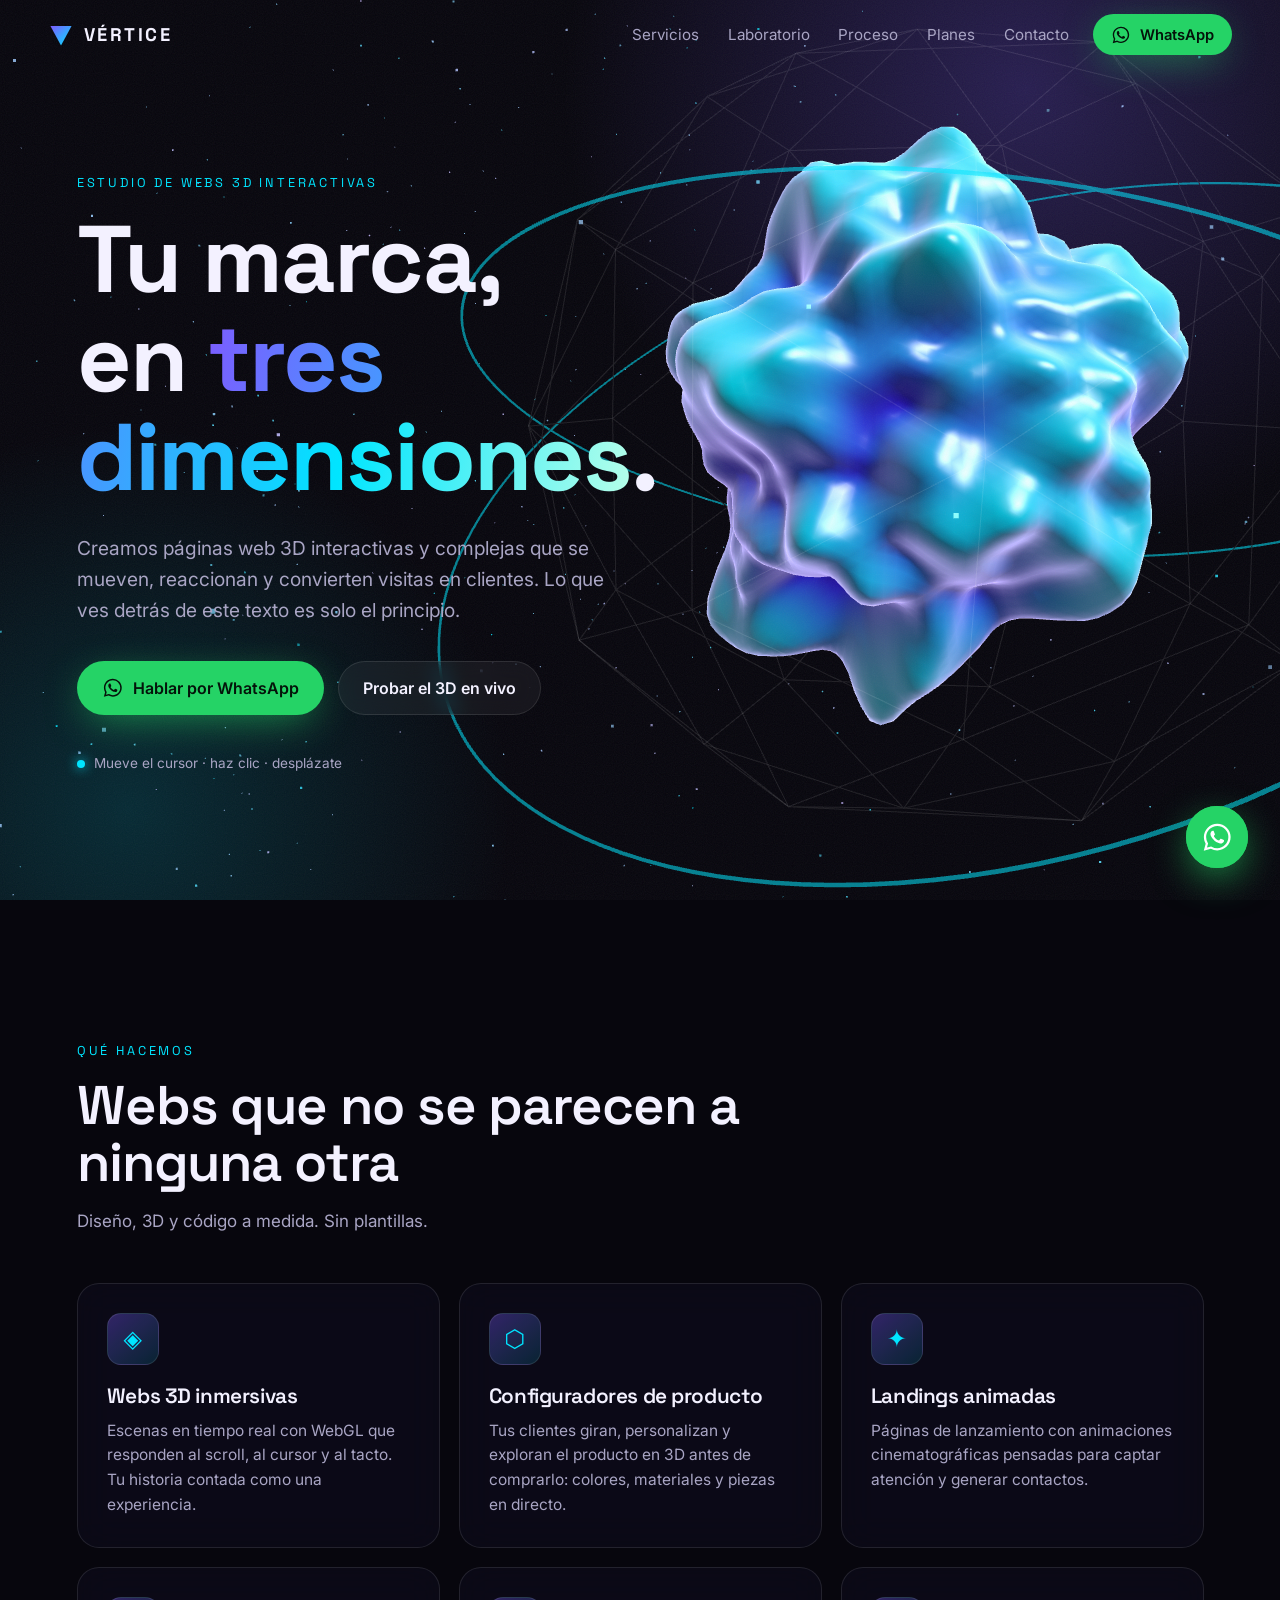
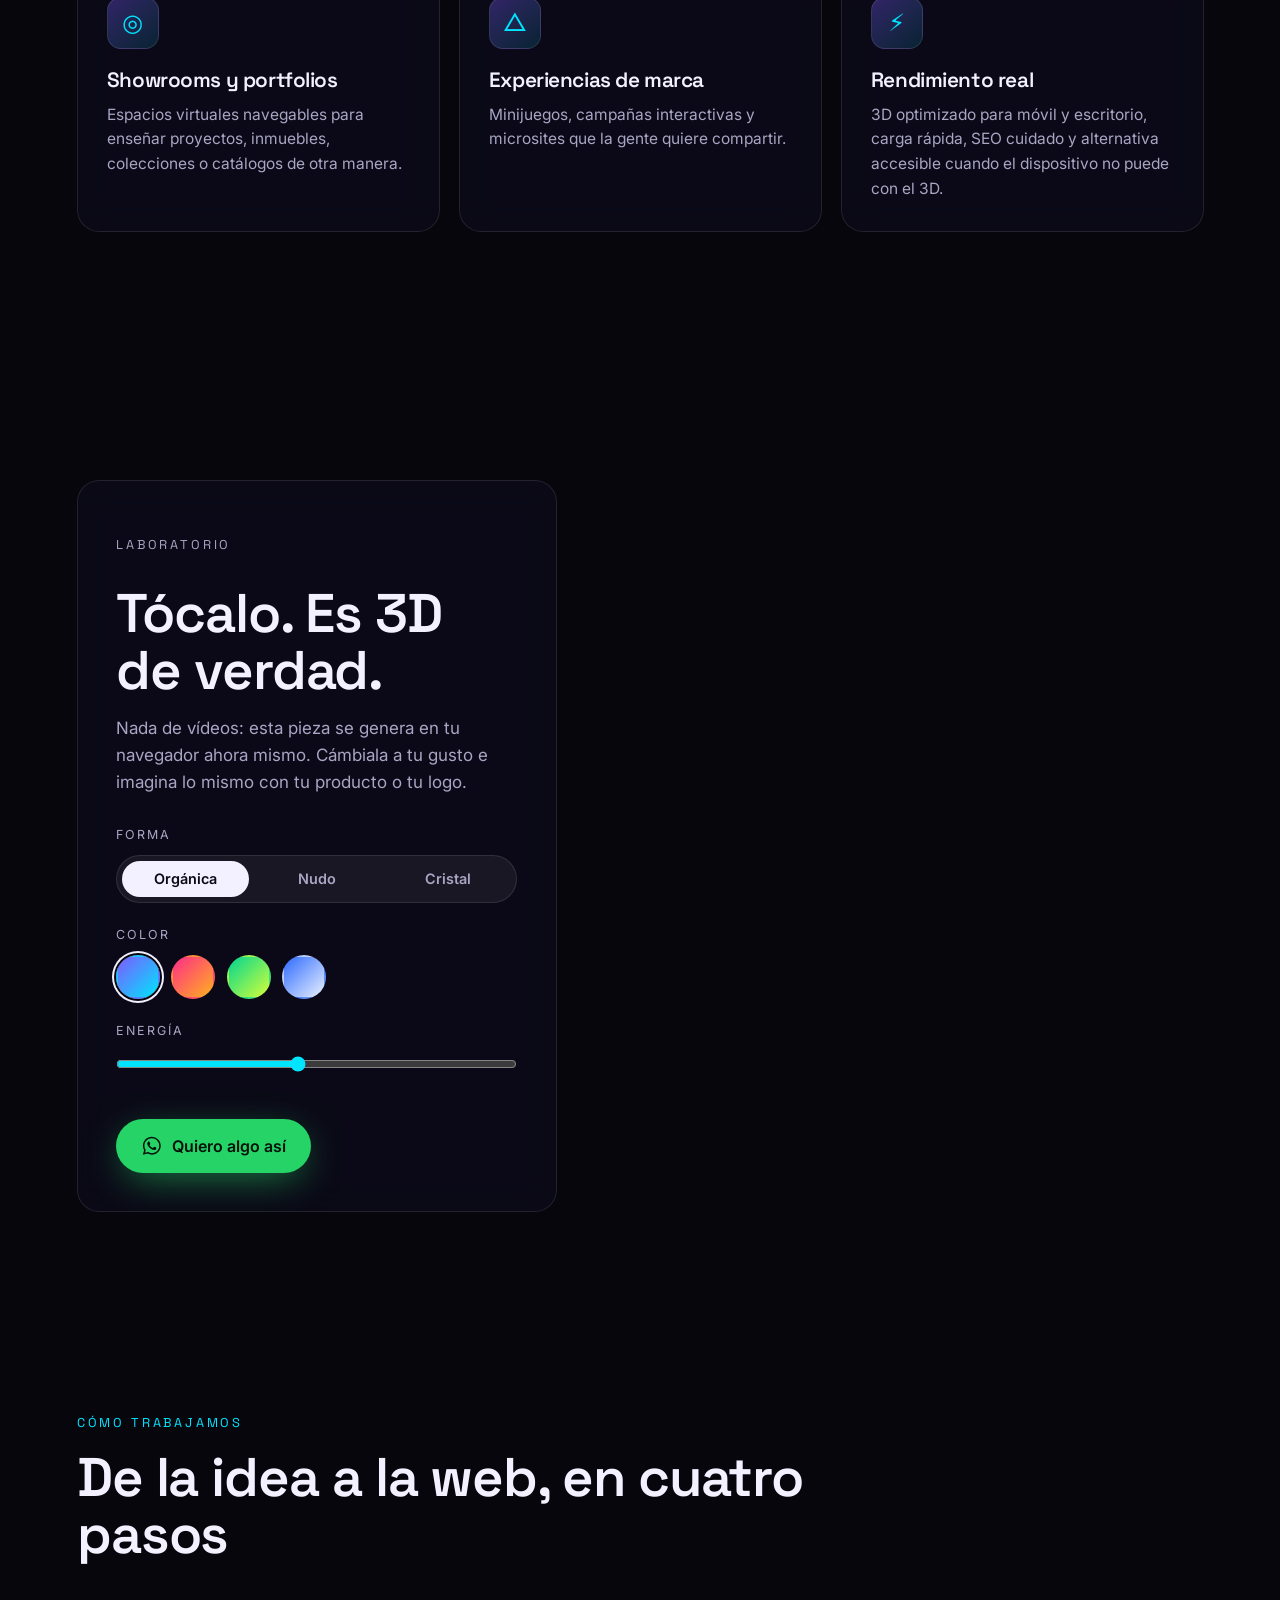
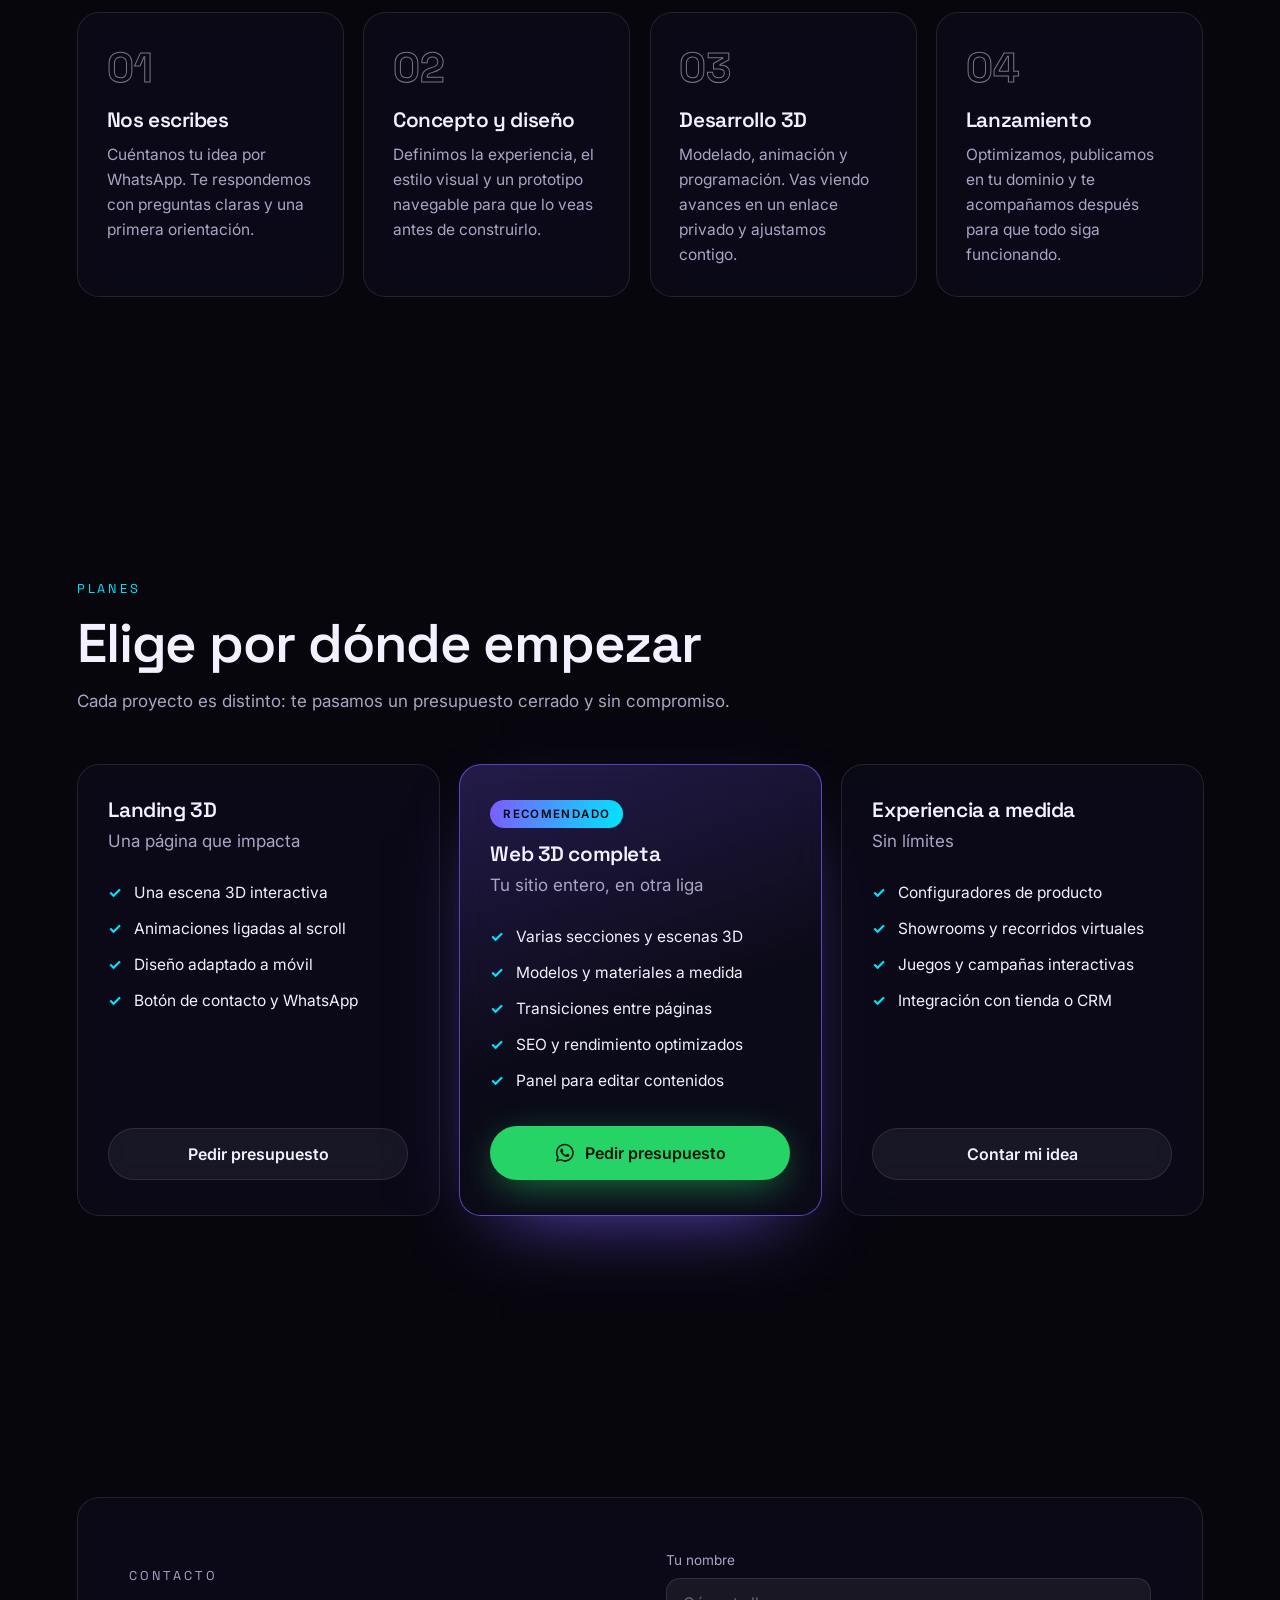
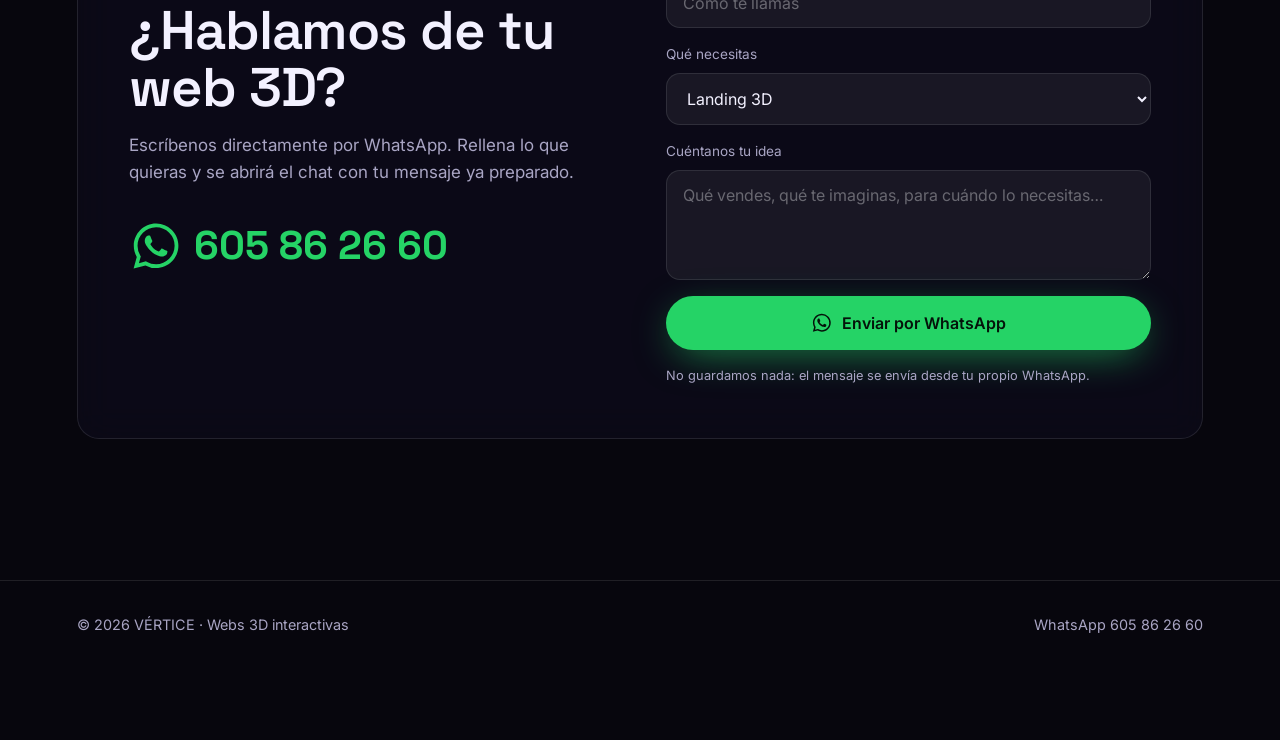
==== index.html @ c04f6713 "Add interactive 3D landing page with WhatsApp contact Static site for a 3D web studio brand: Three.j" ====
<!DOCTYPE html>
<html lang="es">
<head>
  <meta charset="utf-8">
  <meta name="viewport" content="width=device-width, initial-scale=1">
  <title>VÉRTICE — Páginas web 3D interactivas</title>
  <meta name="description" content="Diseñamos y desarrollamos páginas web 3D interactivas y complejas: experiencias inmersivas, configuradores de producto y landings animadas. Escríbenos por WhatsApp al 605 86 26 60.">
  <meta name="theme-color" content="#07060d">
  <meta property="og:title" content="VÉRTICE — Páginas web 3D interactivas">
  <meta property="og:description" content="Webs 3D que se mueven, reaccionan y venden. Pide tu presupuesto por WhatsApp.">
  <meta property="og:type" content="website">
  <link rel="icon" href="data:image/svg+xml,%3Csvg xmlns='http://www.w3.org/2000/svg' viewBox='0 0 64 64'%3E%3Cdefs%3E%3ClinearGradient id='g' x1='0' y1='0' x2='1' y2='1'%3E%3Cstop offset='0' stop-color='%237c5cff'/%3E%3Cstop offset='1' stop-color='%2300e5ff'/%3E%3C/linearGradient%3E%3C/defs%3E%3Cpath d='M32 58 6 10h52z' fill='url(%23g)'/%3E%3C/svg%3E">
  <link rel="preconnect" href="https://fonts.googleapis.com">
  <link rel="preconnect" href="https://fonts.gstatic.com" crossorigin>
  <link href="https://fonts.googleapis.com/css2?family=Inter:wght@400;500;600&family=Space+Grotesk:wght@500;600;700&display=swap" rel="stylesheet">
  <link rel="stylesheet" href="css/styles.css">
</head>
<body>
  <canvas id="scene" aria-hidden="true"></canvas>
  <div class="grain" aria-hidden="true"></div>

  <header class="nav" id="nav">
    <a class="logo" href="#inicio" aria-label="Vértice, inicio">
      <svg viewBox="0 0 64 64" width="26" height="26" aria-hidden="true"><defs><linearGradient id="lg" x1="0" y1="0" x2="1" y2="1"><stop offset="0" stop-color="#7c5cff"/><stop offset="1" stop-color="#00e5ff"/></linearGradient></defs><path d="M32 58 6 10h52z" fill="url(#lg)"/></svg>
      <span>VÉRTICE</span>
    </a>
    <nav class="nav-links" id="navLinks" aria-label="Principal">
      <a href="#servicios">Servicios</a>
      <a href="#laboratorio">Laboratorio</a>
      <a href="#proceso">Proceso</a>
      <a href="#planes">Planes</a>
      <a href="#contacto">Contacto</a>
    </nav>
    <a class="btn btn-wa btn-sm nav-cta" target="_blank" rel="noopener"
       href="https://wa.me/34605862660?text=Hola%2C%20quiero%20informaci%C3%B3n%20sobre%20una%20web%203D%20interactiva.">
      <svg class="wa-ico" viewBox="0 0 24 24" aria-hidden="true"><use href="#wa"/></svg>
      <span>WhatsApp</span>
    </a>
    <button class="burger" id="burger" aria-label="Abrir menú" aria-expanded="false" aria-controls="navLinks"><span></span><span></span></button>
  </header>

  <main>
    <!-- HERO -->
    <section class="hero" id="inicio" data-scene="hero">
      <div class="hero-copy">
        <p class="eyebrow reveal">Estudio de webs 3D interactivas</p>
        <h1 class="reveal">Tu marca,<br>en <span class="grad">tres dimensiones</span>.</h1>
        <p class="lead reveal">Creamos páginas web 3D interactivas y complejas que se mueven, reaccionan y convierten visitas en clientes. Lo que ves detrás de este texto es solo el principio.</p>
        <div class="cta-row reveal">
          <a class="btn btn-wa" target="_blank" rel="noopener"
             href="https://wa.me/34605862660?text=Hola%2C%20quiero%20una%20p%C3%A1gina%20web%203D%20interactiva.%20%C2%BFMe%20cont%C3%A1is%20c%C3%B3mo%20funciona%3F">
            <svg class="wa-ico" viewBox="0 0 24 24" aria-hidden="true"><use href="#wa"/></svg>
            Hablar por WhatsApp
          </a>
          <a class="btn btn-ghost" href="#laboratorio">Probar el 3D en vivo</a>
        </div>
        <p class="hint reveal"><span class="dot"></span> Mueve el cursor · haz clic · desplázate</p>
      </div>
    </section>

    <!-- SERVICIOS -->
    <section class="section" id="servicios" data-scene="servicios">
      <div class="section-head reveal">
        <p class="eyebrow">Qué hacemos</p>
        <h2>Webs que no se parecen a ninguna otra</h2>
        <p>Diseño, 3D y código a medida. Sin plantillas.</p>
      </div>
      <div class="grid cards">
        <article class="card tilt reveal">
          <div class="card-ico">◈</div>
          <h3>Webs 3D inmersivas</h3>
          <p>Escenas en tiempo real con WebGL que responden al scroll, al cursor y al tacto. Tu historia contada como una experiencia.</p>
        </article>
        <article class="card tilt reveal">
          <div class="card-ico">⬡</div>
          <h3>Configuradores de producto</h3>
          <p>Tus clientes giran, personalizan y exploran el producto en 3D antes de comprarlo: colores, materiales y piezas en directo.</p>
        </article>
        <article class="card tilt reveal">
          <div class="card-ico">✦</div>
          <h3>Landings animadas</h3>
          <p>Páginas de lanzamiento con animaciones cinematográficas pensadas para captar atención y generar contactos.</p>
        </article>
        <article class="card tilt reveal">
          <div class="card-ico">◎</div>
          <h3>Showrooms y portfolios</h3>
          <p>Espacios virtuales navegables para enseñar proyectos, inmuebles, colecciones o catálogos de otra manera.</p>
        </article>
        <article class="card tilt reveal">
          <div class="card-ico">△</div>
          <h3>Experiencias de marca</h3>
          <p>Minijuegos, campañas interactivas y microsites que la gente quiere compartir.</p>
        </article>
        <article class="card tilt reveal">
          <div class="card-ico">⚡</div>
          <h3>Rendimiento real</h3>
          <p>3D optimizado para móvil y escritorio, carga rápida, SEO cuidado y alternativa accesible cuando el dispositivo no puede con el 3D.</p>
        </article>
      </div>
    </section>

    <!-- LABORATORIO -->
    <section class="section lab" id="laboratorio" data-scene="lab">
      <div class="lab-panel reveal">
        <p class="eyebrow">Laboratorio</p>
        <h2>Tócalo. Es 3D de verdad.</h2>
        <p>Nada de vídeos: esta pieza se genera en tu navegador ahora mismo. Cámbiala a tu gusto e imagina lo mismo con tu producto o tu logo.</p>

        <div class="control">
          <span class="control-label" id="lblForma">Forma</span>
          <div class="seg" role="group" aria-labelledby="lblForma" id="shapeBtns">
            <button type="button" data-shape="blob" class="active" aria-pressed="true">Orgánica</button>
            <button type="button" data-shape="knot" aria-pressed="false">Nudo</button>
            <button type="button" data-shape="crystal" aria-pressed="false">Cristal</button>
          </div>
        </div>

        <div class="control">
          <span class="control-label" id="lblColor">Color</span>
          <div class="swatches" role="group" aria-labelledby="lblColor" id="paletteBtns">
            <button type="button" data-palette="0" class="active" aria-pressed="true" aria-label="Violeta y cian" style="--a:#7c5cff;--b:#00e5ff"></button>
            <button type="button" data-palette="1" aria-pressed="false" aria-label="Magenta y naranja" style="--a:#ff2d87;--b:#ffb020"></button>
            <button type="button" data-palette="2" aria-pressed="false" aria-label="Verde y lima" style="--a:#00d68f;--b:#d4ff3a"></button>
            <button type="button" data-palette="3" aria-pressed="false" aria-label="Azul y blanco" style="--a:#2f6bff;--b:#e8f0ff"></button>
          </div>
        </div>

        <div class="control">
          <label class="control-label" for="energy">Energía</label>
          <input type="range" id="energy" min="0" max="100" value="45">
        </div>

        <a class="btn btn-wa" target="_blank" rel="noopener"
           href="https://wa.me/34605862660?text=Hola%2C%20he%20probado%20el%20laboratorio%203D%20y%20quiero%20algo%20as%C3%AD%20para%20mi%20marca.">
          <svg class="wa-ico" viewBox="0 0 24 24" aria-hidden="true"><use href="#wa"/></svg>
          Quiero algo así
        </a>
      </div>
    </section>

    <!-- PROCESO -->
    <section class="section" id="proceso" data-scene="proceso">
      <div class="section-head reveal">
        <p class="eyebrow">Cómo trabajamos</p>
        <h2>De la idea a la web, en cuatro pasos</h2>
      </div>
      <ol class="steps">
        <li class="step reveal"><span class="step-n">01</span><h3>Nos escribes</h3><p>Cuéntanos tu idea por WhatsApp. Te respondemos con preguntas claras y una primera orientación.</p></li>
        <li class="step reveal"><span class="step-n">02</span><h3>Concepto y diseño</h3><p>Definimos la experiencia, el estilo visual y un prototipo navegable para que lo veas antes de construirlo.</p></li>
        <li class="step reveal"><span class="step-n">03</span><h3>Desarrollo 3D</h3><p>Modelado, animación y programación. Vas viendo avances en un enlace privado y ajustamos contigo.</p></li>
        <li class="step reveal"><span class="step-n">04</span><h3>Lanzamiento</h3><p>Optimizamos, publicamos en tu dominio y te acompañamos después para que todo siga funcionando.</p></li>
      </ol>
    </section>

    <!-- PLANES -->
    <section class="section" id="planes" data-scene="planes">
      <div class="section-head reveal">
        <p class="eyebrow">Planes</p>
        <h2>Elige por dónde empezar</h2>
        <p>Cada proyecto es distinto: te pasamos un presupuesto cerrado y sin compromiso.</p>
      </div>
      <div class="grid plans">
        <article class="plan tilt reveal">
          <h3>Landing 3D</h3>
          <p class="plan-sub">Una página que impacta</p>
          <ul>
            <li>Una escena 3D interactiva</li>
            <li>Animaciones ligadas al scroll</li>
            <li>Diseño adaptado a móvil</li>
            <li>Botón de contacto y WhatsApp</li>
          </ul>
          <a class="btn btn-ghost" target="_blank" rel="noopener"
             href="https://wa.me/34605862660?text=Hola%2C%20me%20interesa%20el%20plan%20Landing%203D.%20%C2%BFMe%20pas%C3%A1is%20presupuesto%3F">Pedir presupuesto</a>
        </article>
        <article class="plan plan-hot tilt reveal">
          <span class="badge">Recomendado</span>
          <h3>Web 3D completa</h3>
          <p class="plan-sub">Tu sitio entero, en otra liga</p>
          <ul>
            <li>Varias secciones y escenas 3D</li>
            <li>Modelos y materiales a medida</li>
            <li>Transiciones entre páginas</li>
            <li>SEO y rendimiento optimizados</li>
            <li>Panel para editar contenidos</li>
          </ul>
          <a class="btn btn-wa" target="_blank" rel="noopener"
             href="https://wa.me/34605862660?text=Hola%2C%20me%20interesa%20el%20plan%20Web%203D%20completa.%20%C2%BFMe%20pas%C3%A1is%20presupuesto%3F">
            <svg class="wa-ico" viewBox="0 0 24 24" aria-hidden="true"><use href="#wa"/></svg>
            Pedir presupuesto
          </a>
        </article>
        <article class="plan tilt reveal">
          <h3>Experiencia a medida</h3>
          <p class="plan-sub">Sin límites</p>
          <ul>
            <li>Configuradores de producto</li>
            <li>Showrooms y recorridos virtuales</li>
            <li>Juegos y campañas interactivas</li>
            <li>Integración con tienda o CRM</li>
          </ul>
          <a class="btn btn-ghost" target="_blank" rel="noopener"
             href="https://wa.me/34605862660?text=Hola%2C%20quiero%20una%20experiencia%203D%20a%20medida.%20Os%20cuento%20mi%20idea%3A">Contar mi idea</a>
        </article>
      </div>
    </section>

    <!-- CONTACTO -->
    <section class="section contact" id="contacto" data-scene="contacto">
      <div class="contact-box reveal">
        <div class="contact-copy">
          <p class="eyebrow">Contacto</p>
          <h2>¿Hablamos de tu web 3D?</h2>
          <p>Escríbenos directamente por WhatsApp. Rellena lo que quieras y se abrirá el chat con tu mensaje ya preparado.</p>
          <a class="phone" target="_blank" rel="noopener" href="https://wa.me/34605862660">
            <svg class="wa-ico" viewBox="0 0 24 24" aria-hidden="true"><use href="#wa"/></svg>
            605 86 26 60
          </a>
        </div>
        <form class="form" id="waForm" novalidate>
          <label>Tu nombre
            <input type="text" name="nombre" autocomplete="name" placeholder="Cómo te llamas">
          </label>
          <label>Qué necesitas
            <select name="tipo">
              <option>Landing 3D</option>
              <option>Web 3D completa</option>
              <option>Configurador de producto</option>
              <option>Experiencia a medida</option>
              <option>Aún no lo sé</option>
            </select>
          </label>
          <label>Cuéntanos tu idea
            <textarea name="idea" rows="4" placeholder="Qué vendes, qué te imaginas, para cuándo lo necesitas…"></textarea>
          </label>
          <button class="btn btn-wa" type="submit">
            <svg class="wa-ico" viewBox="0 0 24 24" aria-hidden="true"><use href="#wa"/></svg>
            Enviar por WhatsApp
          </button>
          <p class="form-note">No guardamos nada: el mensaje se envía desde tu propio WhatsApp.</p>
        </form>
      </div>
    </section>
  </main>

  <footer class="footer">
    <span>© <span id="year">2026</span> VÉRTICE · Webs 3D interactivas</span>
    <a target="_blank" rel="noopener" href="https://wa.me/34605862660">WhatsApp 605 86 26 60</a>
  </footer>

  <a class="fab" target="_blank" rel="noopener" aria-label="Escribir por WhatsApp al 605 86 26 60"
     href="https://wa.me/34605862660?text=Hola%2C%20quiero%20informaci%C3%B3n%20sobre%20una%20web%203D%20interactiva.">
    <svg class="wa-ico" viewBox="0 0 24 24" aria-hidden="true"><use href="#wa"/></svg>
  </a>

  <svg width="0" height="0" style="position:absolute" aria-hidden="true">
    <symbol id="wa" viewBox="0 0 24 24">
      <path fill="currentColor" d="M12.04 2C6.58 2 2.13 6.45 2.13 11.91c0 1.75.46 3.45 1.32 4.95L2.05 22l5.25-1.38a9.9 9.9 0 0 0 4.74 1.21h.01c5.46 0 9.91-4.45 9.91-9.91 0-2.65-1.03-5.14-2.9-7.01A9.82 9.82 0 0 0 12.04 2zm0 1.67c2.2 0 4.27.86 5.82 2.42a8.2 8.2 0 0 1 2.41 5.83c0 4.54-3.7 8.23-8.24 8.23a8.2 8.2 0 0 1-4.19-1.15l-.3-.18-3.12.82.83-3.04-.2-.31a8.2 8.2 0 0 1-1.26-4.38c0-4.54 3.7-8.24 8.25-8.24zM8.53 7.33c-.16 0-.43.06-.66.31-.22.25-.87.85-.87 2.07 0 1.22.89 2.4 1.01 2.56.12.17 1.75 2.67 4.23 3.74.59.26 1.05.41 1.41.52.59.19 1.13.16 1.56.1.48-.07 1.46-.6 1.67-1.18.21-.58.21-1.07.14-1.18-.06-.1-.23-.16-.48-.29-.25-.12-1.47-.72-1.69-.81-.23-.08-.39-.12-.56.13-.16.25-.64.81-.78.97-.15.17-.29.19-.54.06-.25-.12-1.05-.39-2-1.23-.74-.66-1.24-1.47-1.38-1.72-.15-.25-.02-.38.11-.51.11-.11.25-.29.37-.43.13-.15.17-.25.25-.42.08-.16.04-.31-.02-.43-.06-.13-.56-1.35-.77-1.85-.2-.48-.4-.42-.56-.43h-.48z"/>
    </symbol>
  </svg>

  <script type="module" src="js/main.js"></script>
</body>
</html>
---- css/styles.css ----
:root {
  --bg: #07060d;
  --ink: #f3f1ff;
  --muted: #a9a5c4;
  --line: rgba(255, 255, 255, .1);
  --glass: rgba(16, 14, 30, .55);
  --violet: #7c5cff;
  --cyan: #00e5ff;
  --wa: #25d366;
  --radius: 22px;
  --display: "Space Grotesk", ui-sans-serif, system-ui, sans-serif;
  --body: "Inter", ui-sans-serif, system-ui, -apple-system, "Segoe UI", sans-serif;
}

* { box-sizing: border-box; margin: 0; }
html { scroll-behavior: smooth; scroll-padding-top: 80px; }
body {
  background: var(--bg);
  color: var(--ink);
  font-family: var(--body);
  font-size: 17px;
  line-height: 1.6;
  overflow-x: hidden;
  -webkit-font-smoothing: antialiased;
}
/* Fondo de respaldo si no hay WebGL */
body::before {
  content: "";
  position: fixed; inset: 0; z-index: -2;
  background:
    radial-gradient(60vw 60vw at 80% 10%, rgba(124, 92, 255, .28), transparent 60%),
    radial-gradient(50vw 50vw at 10% 90%, rgba(0, 229, 255, .16), transparent 60%),
    var(--bg);
}
#scene { position: fixed; inset: 0; width: 100%; height: 100%; z-index: -1; display: block; }
.grain {
  position: fixed; inset: 0; z-index: 0; pointer-events: none; opacity: .06;
  background-image: url("data:image/svg+xml,%3Csvg xmlns='http://www.w3.org/2000/svg' width='160' height='160'%3E%3Cfilter id='n'%3E%3CfeTurbulence type='fractalNoise' baseFrequency='.9' numOctaves='2'/%3E%3C/filter%3E%3Crect width='100%25' height='100%25' filter='url(%23n)'/%3E%3C/svg%3E");
}
main, .footer { position: relative; z-index: 1; }

a { color: inherit; text-decoration: none; }
h1, h2, h3 { font-family: var(--display); line-height: 1.05; letter-spacing: -.02em; }
h1 { font-size: clamp(2.7rem, 7.4vw, 6rem); font-weight: 700; }
h2 { font-size: clamp(2rem, 4.4vw, 3.4rem); font-weight: 600; }
h3 { font-size: 1.3rem; font-weight: 600; }
.grad {
  background: linear-gradient(100deg, var(--violet), var(--cyan) 60%, #b8ffe9);
  -webkit-background-clip: text; background-clip: text; color: transparent;
}
.eyebrow {
  font-family: var(--display); font-size: .8rem; letter-spacing: .22em; text-transform: uppercase;
  color: var(--cyan); margin-bottom: 1rem;
}

/* ---------- Botones ---------- */
.btn {
  display: inline-flex; align-items: center; justify-content: center; gap: .6rem;
  padding: .95rem 1.5rem; border-radius: 999px; border: 1px solid transparent;
  font: 600 1rem var(--body); cursor: pointer; white-space: nowrap;
  transition: transform .25s cubic-bezier(.2, .8, .2, 1), box-shadow .25s, background .25s, border-color .25s;
}
.btn:hover { transform: translateY(-3px); }
.btn:focus-visible, a:focus-visible, button:focus-visible, input:focus-visible, select:focus-visible, textarea:focus-visible {
  outline: 2px solid var(--cyan); outline-offset: 3px;
}
.btn-wa { background: var(--wa); color: #04130a; box-shadow: 0 10px 40px -10px rgba(37, 211, 102, .7); }
.btn-wa:hover { box-shadow: 0 16px 50px -8px rgba(37, 211, 102, .9); }
.btn-ghost { border-color: var(--line); background: rgba(255, 255, 255, .05); backdrop-filter: blur(10px); }
.btn-ghost:hover { border-color: rgba(255, 255, 255, .35); background: rgba(255, 255, 255, .1); }
.btn-sm { padding: .6rem 1.05rem; font-size: .92rem; }
.wa-ico { width: 1.35em; height: 1.35em; flex: none; }

/* ---------- Navegación ---------- */
.nav {
  position: fixed; top: 0; left: 0; right: 0; z-index: 20;
  display: flex; align-items: center; gap: 1.5rem;
  padding: .9rem clamp(1rem, 4vw, 3rem);
  transition: background .3s, border-color .3s, backdrop-filter .3s;
  border-bottom: 1px solid transparent;
}
.nav.scrolled { background: rgba(7, 6, 13, .7); backdrop-filter: blur(16px); border-color: var(--line); }
.logo { display: flex; align-items: center; gap: .6rem; font: 700 1.15rem var(--display); letter-spacing: .14em; }
.nav-links { display: flex; gap: 1.8rem; margin-left: auto; font-size: .95rem; color: var(--muted); }
.nav-links a { transition: color .2s; }
.nav-links a:hover { color: var(--ink); }
.burger { display: none; }

/* ---------- Hero ---------- */
.hero {
  min-height: 100svh; display: flex; align-items: center;
  padding: 7rem clamp(1.2rem, 6vw, 6rem) 4rem;
}
.hero-copy { max-width: 720px; }
.lead { font-size: clamp(1.05rem, 1.5vw, 1.25rem); color: var(--muted); max-width: 34rem; margin: 1.6rem 0 2.2rem; }
.cta-row { display: flex; flex-wrap: wrap; gap: .9rem; }
.hint { margin-top: 2.4rem; font-size: .85rem; color: var(--muted); display: flex; align-items: center; gap: .6rem; }
.dot { width: 8px; height: 8px; border-radius: 50%; background: var(--cyan); box-shadow: 0 0 12px var(--cyan); animation: pulse 1.8s infinite; }
@keyframes pulse { 50% { opacity: .3; transform: scale(.7); } }

/* ---------- Secciones ---------- */
.section { padding: clamp(5rem, 11vw, 9rem) clamp(1.2rem, 6vw, 6rem); max-width: 1400px; margin: 0 auto; }
.section-head { max-width: 46rem; margin-bottom: 3rem; }
.section-head p:last-child { color: var(--muted); margin-top: 1rem; }
.grid { display: grid; gap: 1.2rem; }
.cards { grid-template-columns: repeat(auto-fit, minmax(280px, 1fr)); }

.card, .plan, .lab-panel, .contact-box, .step {
  background: var(--glass);
  border: 1px solid var(--line);
  border-radius: var(--radius);
  backdrop-filter: blur(18px) saturate(140%);
  -webkit-backdrop-filter: blur(18px) saturate(140%);
}
.card { padding: 1.8rem; }
.card p, .step p { color: var(--muted); font-size: .97rem; margin-top: .7rem; }
.card-ico {
  width: 52px; height: 52px; display: grid; place-items: center; margin-bottom: 1.3rem;
  border-radius: 14px; font-size: 1.5rem; color: var(--cyan);
  background: linear-gradient(140deg, rgba(124, 92, 255, .35), rgba(0, 229, 255, .12));
  border: 1px solid var(--line);
}

/* Tarjetas con inclinación 3D */
.tilt {
  --rx: 0deg; --ry: 0deg; --mx: 50%; --my: 50%;
  position: relative; transform-style: preserve-3d;
  transform: perspective(900px) rotateX(var(--rx)) rotateY(var(--ry));
  transition: transform .35s cubic-bezier(.2, .8, .2, 1), border-color .3s;
}
.tilt::after {
  content: ""; position: absolute; inset: 0; border-radius: inherit; pointer-events: none; opacity: 0;
  background: radial-gradient(420px circle at var(--mx) var(--my), rgba(124, 92, 255, .28), transparent 60%);
  transition: opacity .3s;
}
.tilt:hover { border-color: rgba(255, 255, 255, .28); }
.tilt:hover::after { opacity: 1; }

/* ---------- Laboratorio ---------- */
.lab { min-height: 100svh; display: flex; align-items: center; padding-top: 6rem; padding-bottom: 3rem; }
.lab-panel { max-width: 30rem; padding: clamp(1.6rem, 3vw, 2.6rem); }
.lab-panel > p { color: var(--muted); margin: 1rem 0 1.8rem; }
.control { margin-bottom: 1.4rem; }
.control-label { display: block; font-size: .78rem; letter-spacing: .16em; text-transform: uppercase; color: var(--muted); margin-bottom: .6rem; }
.seg { display: flex; gap: .3rem; padding: .3rem; border-radius: 999px; background: rgba(255, 255, 255, .06); border: 1px solid var(--line); }
.seg button {
  flex: 1; padding: .6rem .5rem; border: 0; border-radius: 999px; background: none;
  color: var(--muted); font: 600 .9rem var(--body); cursor: pointer; transition: background .25s, color .25s;
}
.seg button.active { background: var(--ink); color: #0b0a14; }
.swatches { display: flex; gap: .7rem; }
.swatches button {
  width: 44px; height: 44px; border-radius: 50%; cursor: pointer;
  border: 2px solid transparent; outline-offset: 3px;
  background: linear-gradient(135deg, var(--a), var(--b));
  box-shadow: 0 0 0 0 transparent; transition: transform .2s, box-shadow .2s;
}
.swatches button:hover { transform: scale(1.1); }
.swatches button.active { box-shadow: 0 0 0 2px var(--bg), 0 0 0 4px var(--ink); }
input[type=range] { width: 100%; accent-color: var(--cyan); height: 28px; cursor: pointer; }
.lab-panel .btn { margin-top: .6rem; }

/* ---------- Proceso ---------- */
.steps { list-style: none; padding: 0; display: grid; gap: 1.2rem; grid-template-columns: repeat(auto-fit, minmax(230px, 1fr)); }
.step { padding: 1.8rem; }
.step-n { display: block; font: 700 2.6rem var(--display); margin-bottom: 1rem; color: transparent; -webkit-text-stroke: 1px rgba(255, 255, 255, .45); }

/* ---------- Planes ---------- */
.plans { grid-template-columns: repeat(auto-fit, minmax(270px, 1fr)); align-items: stretch; }
.plan { padding: 2.2rem 1.9rem; display: flex; flex-direction: column; }
.plan-sub { color: var(--muted); margin-top: .4rem; }
.plan ul { list-style: none; padding: 0; margin: 1.6rem 0 2rem; display: grid; gap: .7rem; flex: 1; align-content: start; }
.plan li { padding-left: 1.6rem; position: relative; font-size: .97rem; }
.plan li::before { content: "✓"; position: absolute; left: 0; color: var(--cyan); font-weight: 700; }
.plan-hot { border-color: rgba(124, 92, 255, .7); background: linear-gradient(160deg, rgba(124, 92, 255, .25), rgba(16, 14, 30, .6) 55%); box-shadow: 0 30px 80px -40px rgba(124, 92, 255, .9); }
.badge {
  align-self: flex-start; margin-bottom: 1rem; padding: .3rem .8rem; border-radius: 999px;
  font-size: .72rem; font-weight: 600; letter-spacing: .12em; text-transform: uppercase;
  background: linear-gradient(100deg, var(--violet), var(--cyan)); color: #07060d;
}

/* ---------- Contacto ---------- */
.contact-box { display: grid; grid-template-columns: 1fr 1fr; gap: clamp(1.5rem, 4vw, 4rem); padding: clamp(1.6rem, 4vw, 3.5rem); }
.contact-copy p { color: var(--muted); margin-top: 1rem; }
.phone { display: inline-flex; align-items: center; gap: .7rem; margin-top: 2rem; font: 700 clamp(1.7rem, 3.2vw, 2.5rem) var(--display); color: var(--wa); transition: transform .25s; }
.phone:hover { transform: translateX(6px); }
.form { display: grid; gap: 1rem; }
.form label { display: grid; gap: .4rem; font-size: .85rem; color: var(--muted); }
.form input, .form select, .form textarea {
  width: 100%; padding: .9rem 1rem; border-radius: 14px; border: 1px solid var(--line);
  background: rgba(255, 255, 255, .06); color: var(--ink); font: 400 1rem var(--body); resize: vertical;
}
.form select option { color: #111; }
.form ::placeholder { color: rgba(255, 255, 255, .35); }
.form-note { font-size: .8rem; color: var(--muted); }

/* ---------- Pie y botón flotante ---------- */
.footer { display: flex; flex-wrap: wrap; gap: 1rem; justify-content: space-between; padding: 2rem clamp(1.2rem, 6vw, 6rem) 6.5rem; color: var(--muted); font-size: .9rem; border-top: 1px solid var(--line); }
.footer a:hover { color: var(--wa); }
.fab {
  position: fixed; right: clamp(1rem, 3vw, 2rem); bottom: clamp(1rem, 3vw, 2rem); z-index: 30;
  width: 62px; height: 62px; display: grid; place-items: center; border-radius: 50%;
  background: var(--wa); color: #fff; font-size: 1.5rem;
  box-shadow: 0 12px 40px -6px rgba(37, 211, 102, .8);
  transition: transform .25s;
}
.fab::before { content: ""; position: absolute; inset: 0; border-radius: 50%; border: 2px solid var(--wa); animation: ring 2.2s infinite; }
.fab:hover { transform: scale(1.1) rotate(-6deg); }
@keyframes ring { to { transform: scale(1.7); opacity: 0; } }

/* ---------- Aparición ---------- */
.js .reveal { opacity: 0; translate: 0 28px; transition: opacity .8s, translate .8s cubic-bezier(.2, .8, .2, 1); transition-delay: var(--d, 0s); }
.js .reveal.in { opacity: 1; translate: 0 0; }

/* ---------- Móvil ---------- */
@media (max-width: 860px) {
  .nav-cta span { display: none; }
  .nav-cta { margin-left: auto; padding: .6rem; }
  .burger {
    display: grid; gap: 6px; padding: 12px 8px; background: none; border: 0; cursor: pointer;
  }
  .burger span { display: block; width: 24px; height: 2px; background: var(--ink); transition: transform .3s; }
  .burger[aria-expanded=true] span:first-child { transform: translateY(4px) rotate(45deg); }
  .burger[aria-expanded=true] span:last-child { transform: translateY(-4px) rotate(-45deg); }
  .nav-links {
    position: fixed; inset: 0; z-index: -1; margin: 0;
    flex-direction: column; justify-content: center; align-items: center; gap: 2rem;
    background: rgba(7, 6, 13, .94); backdrop-filter: blur(20px);
    font: 600 1.7rem var(--display); color: var(--ink);
    opacity: 0; visibility: hidden; transition: opacity .3s, visibility .3s;
  }
  .nav-links.open { opacity: 1; visibility: visible; }
  .hero { align-items: flex-end; padding-bottom: 3rem; }
  .hero-copy { padding-top: 42svh; }
  .hint { display: none; }
  .lab { align-items: flex-end; padding-top: 48svh; }
  .lab-panel { max-width: none; width: 100%; background: rgba(16, 14, 30, .38); backdrop-filter: blur(5px); -webkit-backdrop-filter: blur(5px); }
  .lab-panel h2, .lab-panel > p { text-shadow: 0 2px 14px rgba(7, 6, 13, .9); }
  .lab-panel > p { color: var(--ink); }
  .contact-box { grid-template-columns: 1fr; }
  .cta-row .btn { flex: 1 1 100%; }
}

@media (prefers-reduced-motion: reduce) {
  html { scroll-behavior: auto; }
  .js .reveal { opacity: 1; translate: 0 0; transition: none; }
  .tilt { transform: none; }
  .dot, .fab::before { animation: none; }
}
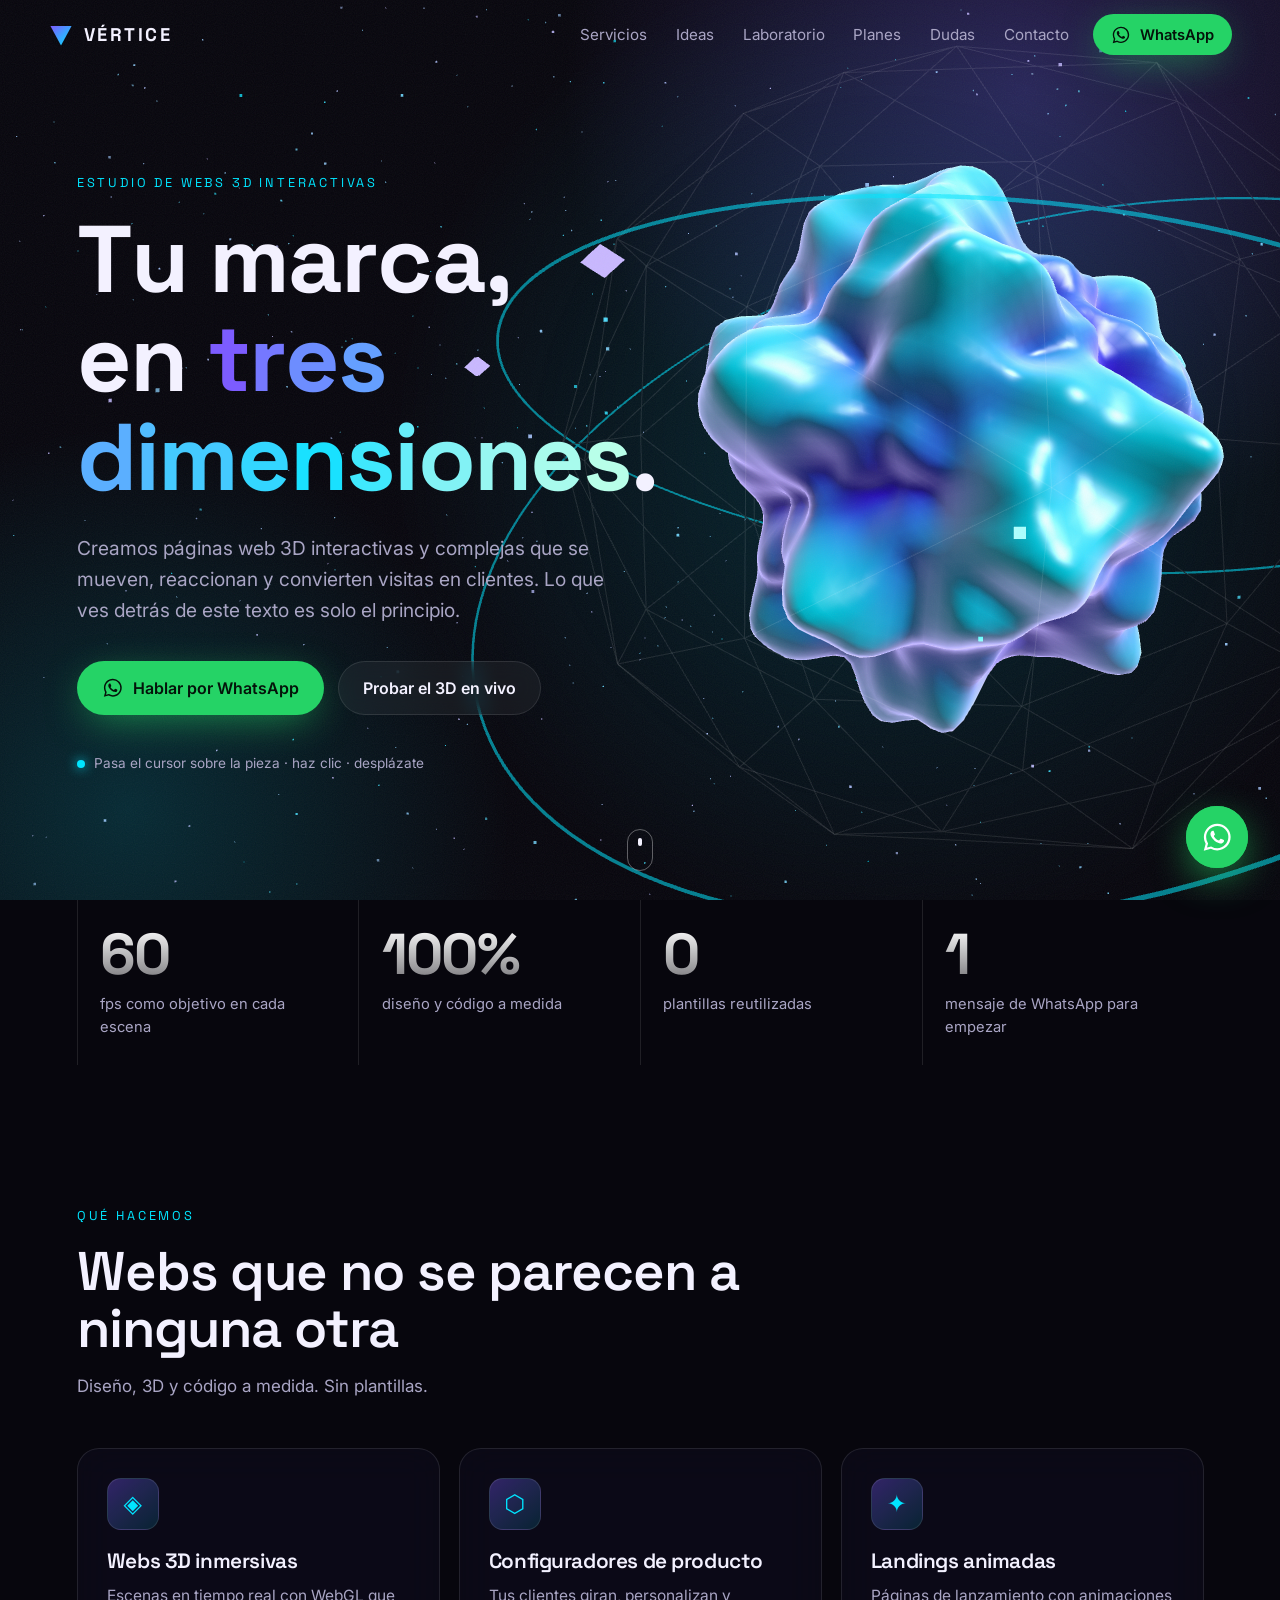
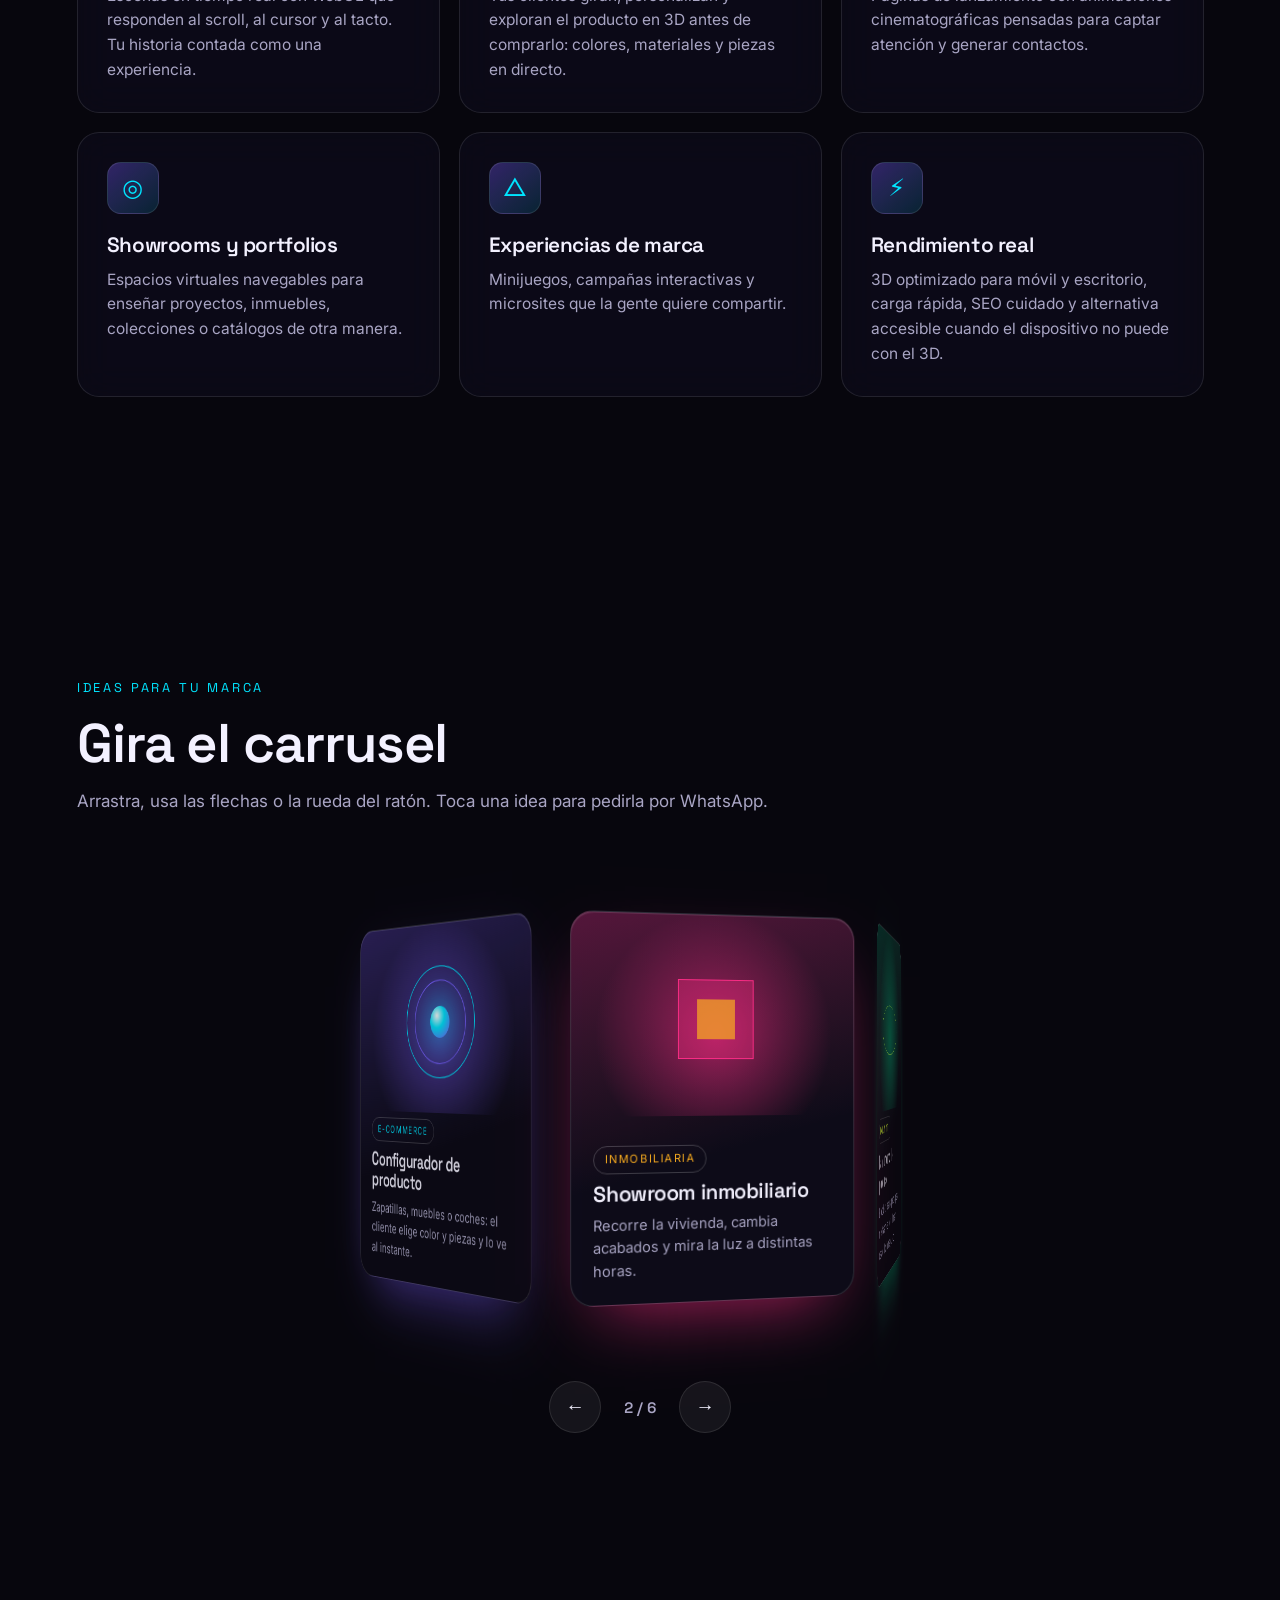
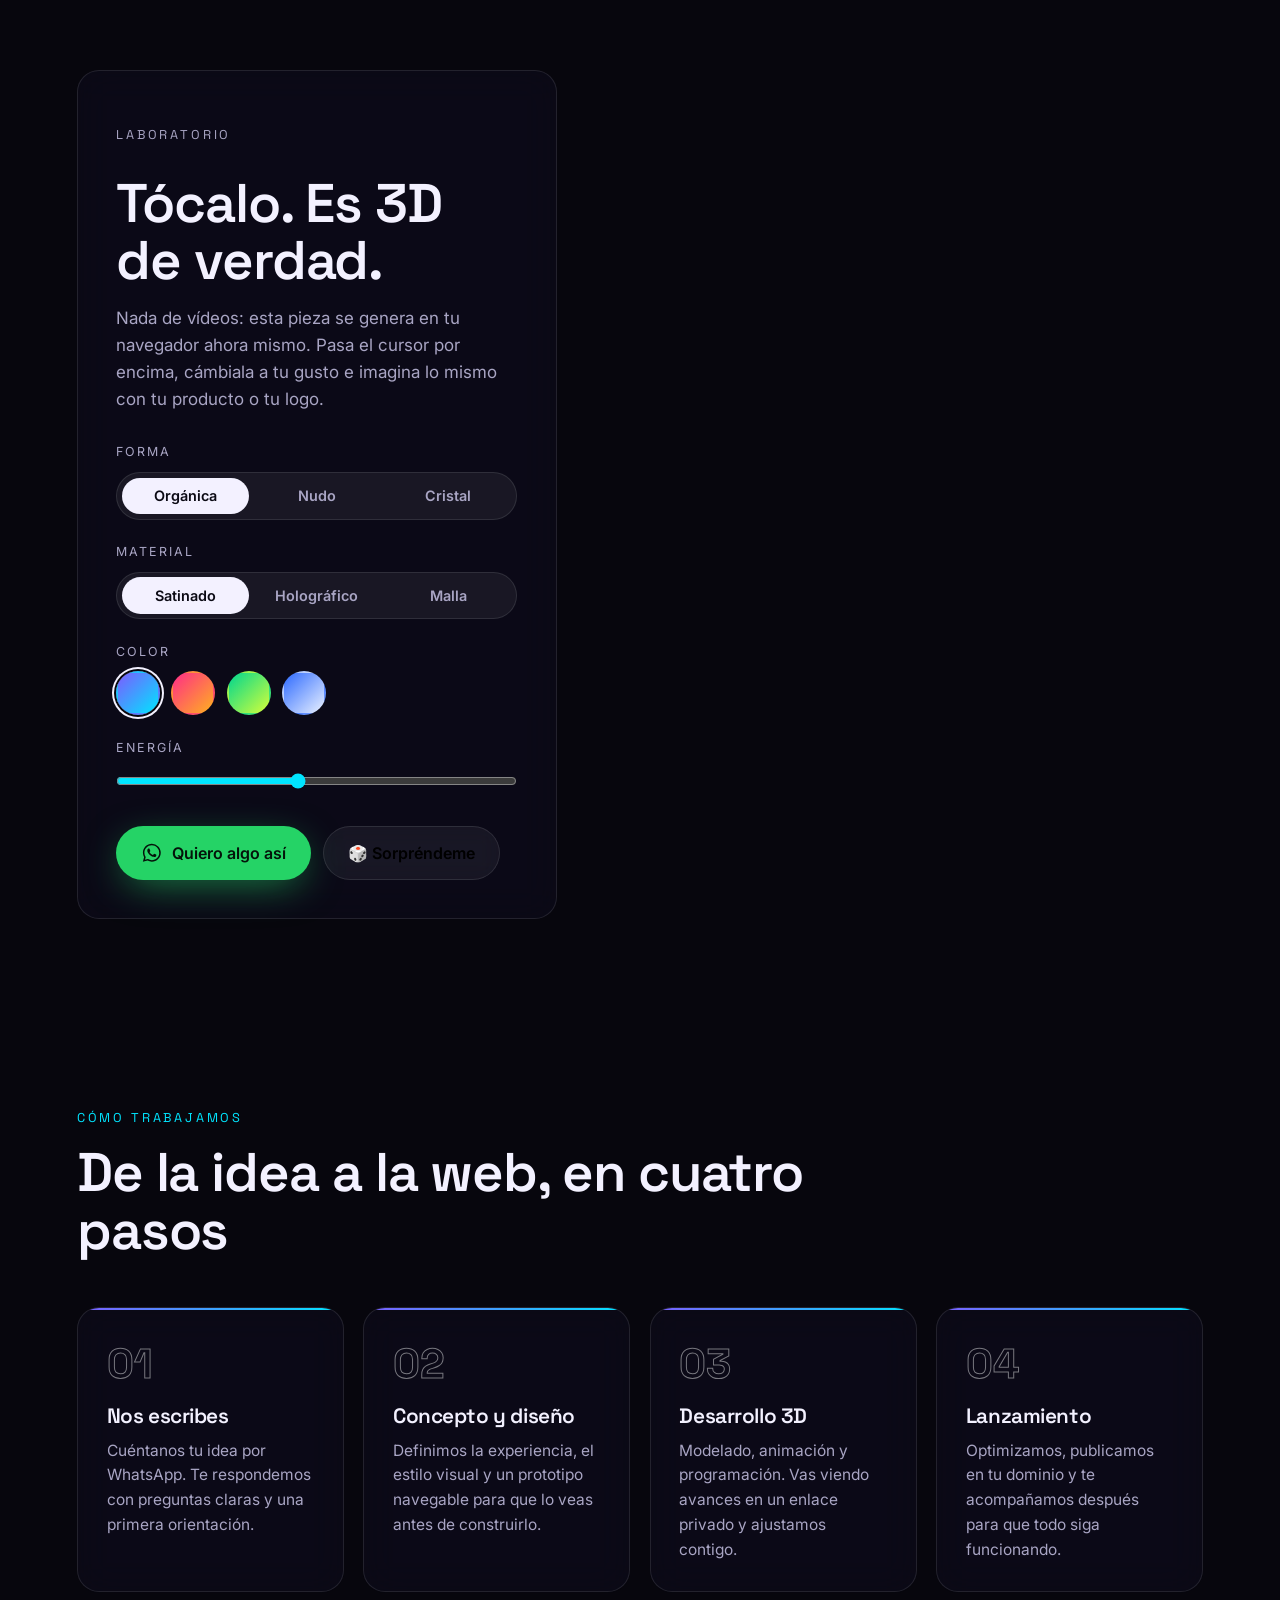
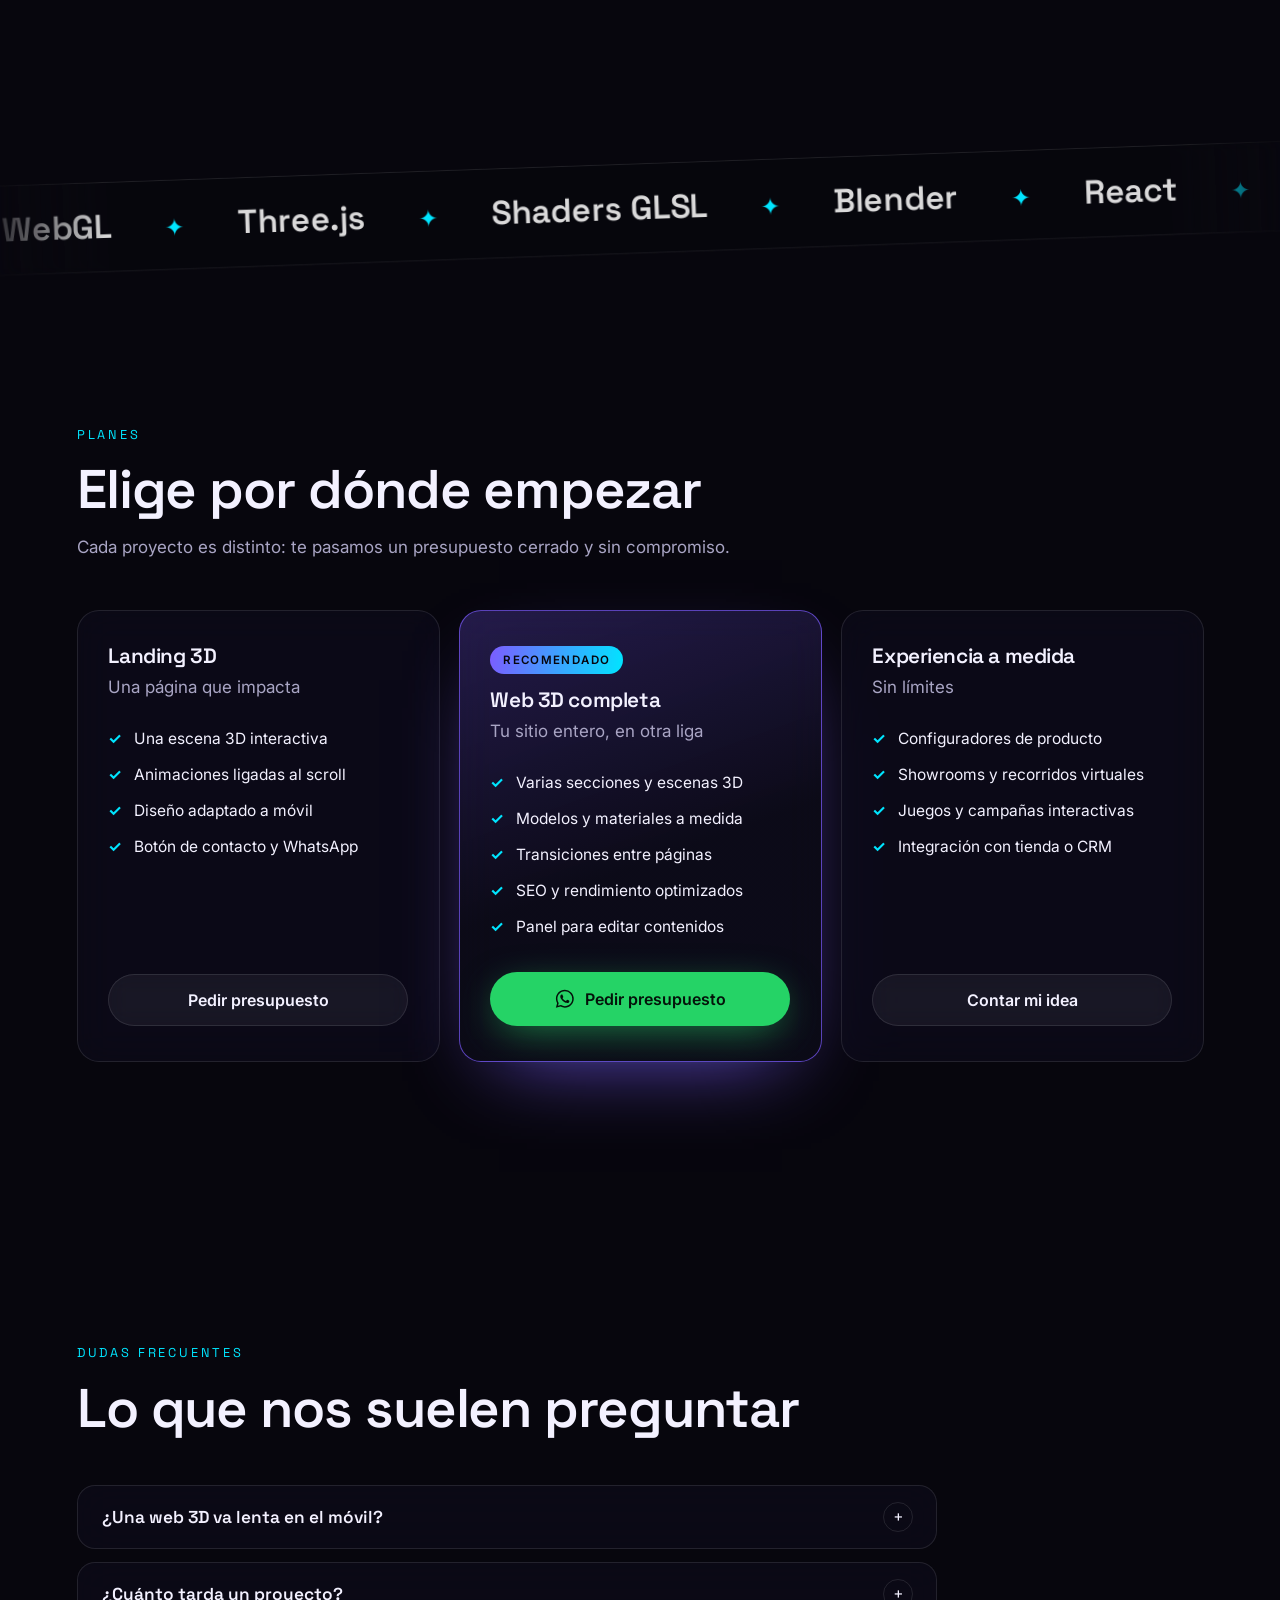
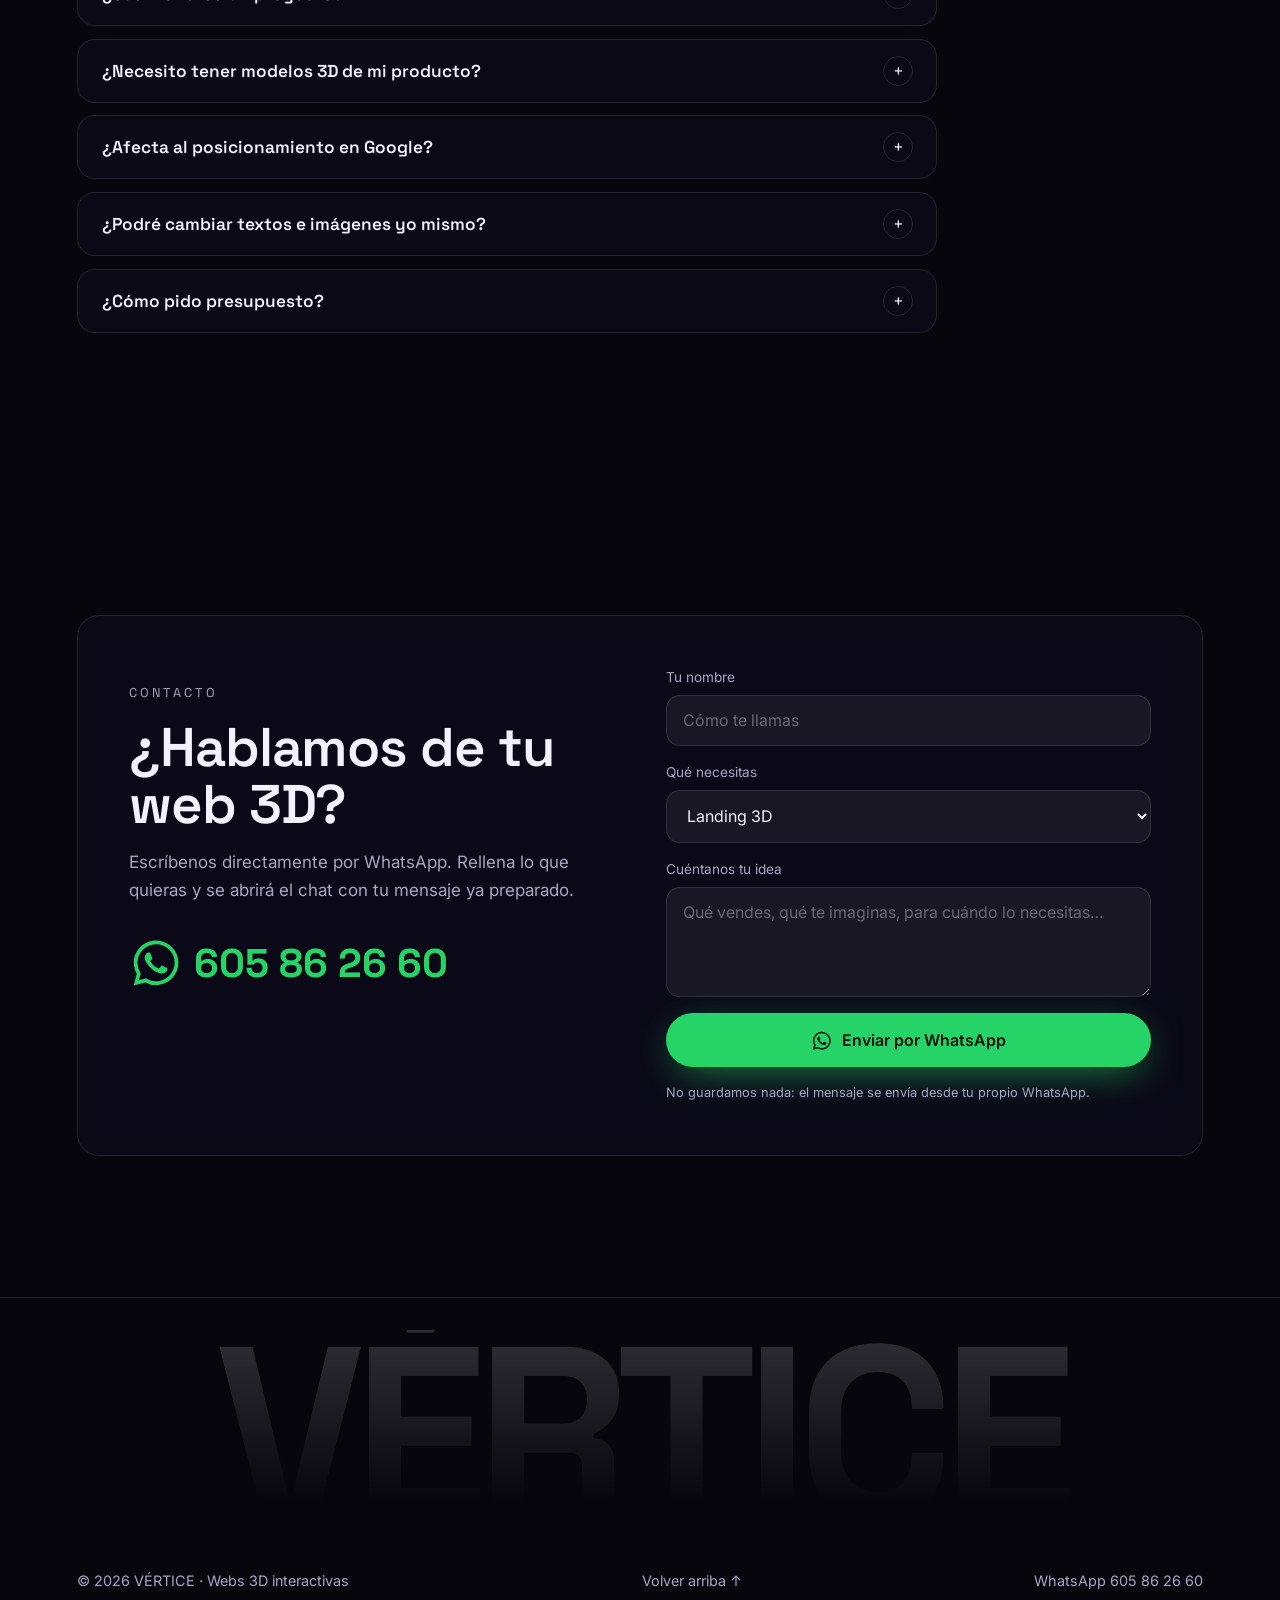
==== commit 7ceec332: "Add 3D carousel, hover-reactive piece, lab materials, FAQ and polish - 3D piece now swells and glows" ====
--- a/index.html
+++ b/index.html
@@ -6,18 +6,46 @@
   <title>VÉRTICE — Páginas web 3D interactivas</title>
   <meta name="description" content="Diseñamos y desarrollamos páginas web 3D interactivas y complejas: experiencias inmersivas, configuradores de producto y landings animadas. Escríbenos por WhatsApp al 605 86 26 60.">
   <meta name="theme-color" content="#07060d">
+  <link rel="canonical" href="https://gomeezz0.github.io/Proyects/">
   <meta property="og:title" content="VÉRTICE — Páginas web 3D interactivas">
   <meta property="og:description" content="Webs 3D que se mueven, reaccionan y venden. Pide tu presupuesto por WhatsApp.">
   <meta property="og:type" content="website">
+  <meta property="og:url" content="https://gomeezz0.github.io/Proyects/">
+  <meta property="og:image" content="https://gomeezz0.github.io/Proyects/og.jpg">
+  <meta property="og:image:width" content="1200">
+  <meta property="og:image:height" content="630">
+  <meta property="og:locale" content="es_ES">
+  <meta name="twitter:card" content="summary_large_image">
   <link rel="icon" href="data:image/svg+xml,%3Csvg xmlns='http://www.w3.org/2000/svg' viewBox='0 0 64 64'%3E%3Cdefs%3E%3ClinearGradient id='g' x1='0' y1='0' x2='1' y2='1'%3E%3Cstop offset='0' stop-color='%237c5cff'/%3E%3Cstop offset='1' stop-color='%2300e5ff'/%3E%3C/linearGradient%3E%3C/defs%3E%3Cpath d='M32 58 6 10h52z' fill='url(%23g)'/%3E%3C/svg%3E">
   <link rel="preconnect" href="https://fonts.googleapis.com">
   <link rel="preconnect" href="https://fonts.gstatic.com" crossorigin>
   <link href="https://fonts.googleapis.com/css2?family=Inter:wght@400;500;600&family=Space+Grotesk:wght@500;600;700&display=swap" rel="stylesheet">
+  <link rel="modulepreload" href="vendor/three.module.min.js">
   <link rel="stylesheet" href="css/styles.css">
+  <script type="application/ld+json">
+  {
+    "@context": "https://schema.org",
+    "@type": "ProfessionalService",
+    "name": "VÉRTICE",
+    "description": "Estudio de páginas web 3D interactivas y complejas.",
+    "url": "https://gomeezz0.github.io/Proyects/",
+    "telephone": "+34605862660",
+    "areaServed": "ES",
+    "serviceType": ["Diseño web 3D", "Desarrollo WebGL", "Configuradores de producto 3D"]
+  }
+  </script>
 </head>
 <body>
+  <div class="loader" id="loader" aria-hidden="true">
+    <svg viewBox="0 0 64 64" width="54" height="54"><defs><linearGradient id="lg0" x1="0" y1="0" x2="1" y2="1"><stop offset="0" stop-color="#7c5cff"/><stop offset="1" stop-color="#00e5ff"/></linearGradient></defs><path d="M32 58 6 10h52z" fill="none" stroke="url(#lg0)" stroke-width="3" class="loader-tri"/></svg>
+    <div class="loader-bar"><span id="loaderBar"></span></div>
+    <p class="loader-txt">Generando escena 3D…</p>
+  </div>
+
   <canvas id="scene" aria-hidden="true"></canvas>
   <div class="grain" aria-hidden="true"></div>
+  <div class="progress" id="progress" aria-hidden="true"></div>
+  <div class="cursor" id="cursor" aria-hidden="true"></div>
 
   <header class="nav" id="nav">
     <a class="logo" href="#inicio" aria-label="Vértice, inicio">
@@ -26,12 +54,13 @@
     </a>
     <nav class="nav-links" id="navLinks" aria-label="Principal">
       <a href="#servicios">Servicios</a>
+      <a href="#ideas">Ideas</a>
       <a href="#laboratorio">Laboratorio</a>
-      <a href="#proceso">Proceso</a>
       <a href="#planes">Planes</a>
+      <a href="#faq">Dudas</a>
       <a href="#contacto">Contacto</a>
     </nav>
-    <a class="btn btn-wa btn-sm nav-cta" target="_blank" rel="noopener"
+    <a class="btn btn-wa btn-sm nav-cta magnetic" target="_blank" rel="noopener"
        href="https://wa.me/34605862660?text=Hola%2C%20quiero%20informaci%C3%B3n%20sobre%20una%20web%203D%20interactiva.">
       <svg class="wa-ico" viewBox="0 0 24 24" aria-hidden="true"><use href="#wa"/></svg>
       <span>WhatsApp</span>
@@ -44,18 +73,27 @@
     <section class="hero" id="inicio" data-scene="hero">
       <div class="hero-copy">
         <p class="eyebrow reveal">Estudio de webs 3D interactivas</p>
-        <h1 class="reveal">Tu marca,<br>en <span class="grad">tres dimensiones</span>.</h1>
+        <h1 class="reveal split" aria-label="Tu marca, en tres dimensiones.">Tu marca,<br>en <span class="grad">tres dimensiones</span>.</h1>
         <p class="lead reveal">Creamos páginas web 3D interactivas y complejas que se mueven, reaccionan y convierten visitas en clientes. Lo que ves detrás de este texto es solo el principio.</p>
         <div class="cta-row reveal">
-          <a class="btn btn-wa" target="_blank" rel="noopener"
+          <a class="btn btn-wa magnetic" target="_blank" rel="noopener"
              href="https://wa.me/34605862660?text=Hola%2C%20quiero%20una%20p%C3%A1gina%20web%203D%20interactiva.%20%C2%BFMe%20cont%C3%A1is%20c%C3%B3mo%20funciona%3F">
             <svg class="wa-ico" viewBox="0 0 24 24" aria-hidden="true"><use href="#wa"/></svg>
             Hablar por WhatsApp
           </a>
-          <a class="btn btn-ghost" href="#laboratorio">Probar el 3D en vivo</a>
-        </div>
-        <p class="hint reveal"><span class="dot"></span> Mueve el cursor · haz clic · desplázate</p>
-      </div>
+          <a class="btn btn-ghost magnetic" href="#laboratorio">Probar el 3D en vivo</a>
+        </div>
+        <p class="hint reveal"><span class="dot"></span> Pasa el cursor sobre la pieza · haz clic · desplázate</p>
+      </div>
+      <a class="scroll-cue" href="#cifras" aria-label="Bajar"><span></span></a>
+    </section>
+
+    <!-- CIFRAS -->
+    <section class="stats" id="cifras" aria-label="Por qué elegirnos">
+      <div class="stat reveal"><strong><span data-count="60">60</span></strong><span>fps como objetivo en cada escena</span></div>
+      <div class="stat reveal"><strong><span data-count="100">100</span>%</strong><span>diseño y código a medida</span></div>
+      <div class="stat reveal"><strong><span data-count="0">0</span></strong><span>plantillas reutilizadas</span></div>
+      <div class="stat reveal"><strong><span data-count="1">1</span></strong><span>mensaje de WhatsApp para empezar</span></div>
     </section>
 
     <!-- SERVICIOS -->
@@ -99,12 +137,66 @@
       </div>
     </section>
 
+    <!-- IDEAS: carrusel 3D -->
+    <section class="section ideas" id="ideas" data-scene="ideas">
+      <div class="section-head reveal">
+        <p class="eyebrow">Ideas para tu marca</p>
+        <h2>Gira el carrusel</h2>
+        <p>Arrastra, usa las flechas o la rueda del ratón. Toca una idea para pedirla por WhatsApp.</p>
+      </div>
+      <div class="ring-stage reveal" id="ringStage" tabindex="0" role="region" aria-roledescription="carrusel" aria-label="Ideas de proyectos 3D. Usa las flechas izquierda y derecha para girar.">
+        <div class="ring" id="ring">
+          <a class="ring-card" style="--h1:#7c5cff;--h2:#00e5ff" target="_blank" rel="noopener" href="https://wa.me/34605862660?text=Hola%2C%20me%20interesa%20un%20configurador%20de%20producto%203D.">
+            <div class="ring-art art-orbit"><i></i><i></i><i></i></div>
+            <span class="ring-tag">E-commerce</span>
+            <h3>Configurador de producto</h3>
+            <p>Zapatillas, muebles o coches: el cliente elige color y piezas y lo ve al instante.</p>
+          </a>
+          <a class="ring-card" style="--h1:#ff2d87;--h2:#ffb020" target="_blank" rel="noopener" href="https://wa.me/34605862660?text=Hola%2C%20me%20interesa%20un%20showroom%20inmobiliario%203D.">
+            <div class="ring-art art-cube"><i></i><i></i><i></i></div>
+            <span class="ring-tag">Inmobiliaria</span>
+            <h3>Showroom inmobiliario</h3>
+            <p>Recorre la vivienda, cambia acabados y mira la luz a distintas horas.</p>
+          </a>
+          <a class="ring-card" style="--h1:#00d68f;--h2:#d4ff3a" target="_blank" rel="noopener" href="https://wa.me/34605862660?text=Hola%2C%20me%20interesa%20una%20web%20de%20lanzamiento%203D.">
+            <div class="ring-art art-wave"><i></i><i></i><i></i></div>
+            <span class="ring-tag">Lanzamientos</span>
+            <h3>Lanzamiento de producto</h3>
+            <p>El producto se arma pieza a pieza mientras haces scroll. Impacto desde el primer segundo.</p>
+          </a>
+          <a class="ring-card" style="--h1:#2f6bff;--h2:#e8f0ff" target="_blank" rel="noopener" href="https://wa.me/34605862660?text=Hola%2C%20me%20interesa%20una%20galer%C3%ADa%20o%20museo%20virtual%203D.">
+            <div class="ring-art art-arch"><i></i><i></i><i></i></div>
+            <span class="ring-tag">Cultura y arte</span>
+            <h3>Galería virtual</h3>
+            <p>Exposiciones navegables con obras, audio y fichas, abiertas 24 horas.</p>
+          </a>
+          <a class="ring-card" style="--h1:#ff6a3d;--h2:#ff2d87" target="_blank" rel="noopener" href="https://wa.me/34605862660?text=Hola%2C%20me%20interesa%20un%20minijuego%20de%20marca%20en%203D.">
+            <div class="ring-art art-orbit"><i></i><i></i><i></i></div>
+            <span class="ring-tag">Marketing</span>
+            <h3>Minijuego de marca</h3>
+            <p>Campañas jugables con premios y ranking que la gente comparte sola.</p>
+          </a>
+          <a class="ring-card" style="--h1:#b26bff;--h2:#ff7ad9" target="_blank" rel="noopener" href="https://wa.me/34605862660?text=Hola%2C%20me%20interesa%20un%20portfolio%203D.">
+            <div class="ring-art art-cube"><i></i><i></i><i></i></div>
+            <span class="ring-tag">Profesionales</span>
+            <h3>Portfolio 3D</h3>
+            <p>Arquitectos, diseñadores o fotógrafos: tu trabajo en un espacio que se recuerda.</p>
+          </a>
+        </div>
+      </div>
+      <div class="ring-nav reveal">
+        <button type="button" class="ring-btn magnetic" id="ringPrev" aria-label="Idea anterior">←</button>
+        <span class="ring-count" id="ringCount" aria-live="polite">1 / 6</span>
+        <button type="button" class="ring-btn magnetic" id="ringNext" aria-label="Idea siguiente">→</button>
+      </div>
+    </section>
+
     <!-- LABORATORIO -->
     <section class="section lab" id="laboratorio" data-scene="lab">
       <div class="lab-panel reveal">
         <p class="eyebrow">Laboratorio</p>
         <h2>Tócalo. Es 3D de verdad.</h2>
-        <p>Nada de vídeos: esta pieza se genera en tu navegador ahora mismo. Cámbiala a tu gusto e imagina lo mismo con tu producto o tu logo.</p>
+        <p>Nada de vídeos: esta pieza se genera en tu navegador ahora mismo. Pasa el cursor por encima, cámbiala a tu gusto e imagina lo mismo con tu producto o tu logo.</p>
 
         <div class="control">
           <span class="control-label" id="lblForma">Forma</span>
@@ -112,6 +204,15 @@
             <button type="button" data-shape="blob" class="active" aria-pressed="true">Orgánica</button>
             <button type="button" data-shape="knot" aria-pressed="false">Nudo</button>
             <button type="button" data-shape="crystal" aria-pressed="false">Cristal</button>
+          </div>
+        </div>
+
+        <div class="control">
+          <span class="control-label" id="lblMat">Material</span>
+          <div class="seg" role="group" aria-labelledby="lblMat" id="matBtns">
+            <button type="button" data-mat="satin" class="active" aria-pressed="true">Satinado</button>
+            <button type="button" data-mat="holo" aria-pressed="false">Holográfico</button>
+            <button type="button" data-mat="wire" aria-pressed="false">Malla</button>
           </div>
         </div>
 
@@ -130,11 +231,14 @@
           <input type="range" id="energy" min="0" max="100" value="45">
         </div>
 
-        <a class="btn btn-wa" target="_blank" rel="noopener"
-           href="https://wa.me/34605862660?text=Hola%2C%20he%20probado%20el%20laboratorio%203D%20y%20quiero%20algo%20as%C3%AD%20para%20mi%20marca.">
-          <svg class="wa-ico" viewBox="0 0 24 24" aria-hidden="true"><use href="#wa"/></svg>
-          Quiero algo así
-        </a>
+        <div class="lab-actions">
+          <a class="btn btn-wa magnetic" id="labCta" target="_blank" rel="noopener"
+             href="https://wa.me/34605862660?text=Hola%2C%20he%20probado%20el%20laboratorio%203D%20y%20quiero%20algo%20as%C3%AD%20para%20mi%20marca.">
+            <svg class="wa-ico" viewBox="0 0 24 24" aria-hidden="true"><use href="#wa"/></svg>
+            Quiero algo así
+          </a>
+          <button type="button" class="btn btn-ghost" id="shuffle" aria-label="Combinación aleatoria">🎲 Sorpréndeme</button>
+        </div>
       </div>
     </section>
 
@@ -144,13 +248,21 @@
         <p class="eyebrow">Cómo trabajamos</p>
         <h2>De la idea a la web, en cuatro pasos</h2>
       </div>
-      <ol class="steps">
+      <ol class="steps" id="steps">
         <li class="step reveal"><span class="step-n">01</span><h3>Nos escribes</h3><p>Cuéntanos tu idea por WhatsApp. Te respondemos con preguntas claras y una primera orientación.</p></li>
         <li class="step reveal"><span class="step-n">02</span><h3>Concepto y diseño</h3><p>Definimos la experiencia, el estilo visual y un prototipo navegable para que lo veas antes de construirlo.</p></li>
         <li class="step reveal"><span class="step-n">03</span><h3>Desarrollo 3D</h3><p>Modelado, animación y programación. Vas viendo avances en un enlace privado y ajustamos contigo.</p></li>
         <li class="step reveal"><span class="step-n">04</span><h3>Lanzamiento</h3><p>Optimizamos, publicamos en tu dominio y te acompañamos después para que todo siga funcionando.</p></li>
       </ol>
     </section>
+
+    <!-- TECNOLOGÍAS -->
+    <div class="marquee" aria-label="Tecnologías que usamos">
+      <div class="marquee-track">
+        <span>WebGL</span><span>Three.js</span><span>Shaders GLSL</span><span>Blender</span><span>React</span><span>Animación por scroll</span><span>WebXR</span><span>Optimización móvil</span><span>SEO</span>
+        <span aria-hidden="true">WebGL</span><span aria-hidden="true">Three.js</span><span aria-hidden="true">Shaders GLSL</span><span aria-hidden="true">Blender</span><span aria-hidden="true">React</span><span aria-hidden="true">Animación por scroll</span><span aria-hidden="true">WebXR</span><span aria-hidden="true">Optimización móvil</span><span aria-hidden="true">SEO</span>
+      </div>
+    </div>
 
     <!-- PLANES -->
     <section class="section" id="planes" data-scene="planes">
@@ -204,6 +316,40 @@
       </div>
     </section>
 
+    <!-- FAQ -->
+    <section class="section faq" id="faq" data-scene="faq">
+      <div class="section-head reveal">
+        <p class="eyebrow">Dudas frecuentes</p>
+        <h2>Lo que nos suelen preguntar</h2>
+      </div>
+      <div class="faq-list">
+        <details class="reveal">
+          <summary>¿Una web 3D va lenta en el móvil?</summary>
+          <p>No si está bien hecha. Ajustamos la calidad según el dispositivo, comprimimos modelos y texturas y cargamos el 3D por partes. Si un móvil no puede con él, se muestra una versión ligera igual de bonita.</p>
+        </details>
+        <details class="reveal">
+          <summary>¿Cuánto tarda un proyecto?</summary>
+          <p>Depende del alcance. Una landing 3D suele llevar unas pocas semanas; una web completa o un configurador, algo más. Te damos un calendario cerrado junto al presupuesto.</p>
+        </details>
+        <details class="reveal">
+          <summary>¿Necesito tener modelos 3D de mi producto?</summary>
+          <p>No. Si los tienes, los aprovechamos; si no, los modelamos a partir de fotos, planos o el producto real.</p>
+        </details>
+        <details class="reveal">
+          <summary>¿Afecta al posicionamiento en Google?</summary>
+          <p>El contenido sigue siendo texto real y accesible, así que Google lo lee sin problema. Además cuidamos la velocidad de carga, que también cuenta para el SEO.</p>
+        </details>
+        <details class="reveal">
+          <summary>¿Podré cambiar textos e imágenes yo mismo?</summary>
+          <p>Sí. En el plan de web completa incluimos un panel sencillo para que edites contenidos sin tocar código.</p>
+        </details>
+        <details class="reveal">
+          <summary>¿Cómo pido presupuesto?</summary>
+          <p>Escríbenos por WhatsApp al 605 86 26 60 contándonos tu idea. Te respondemos con preguntas concretas y un presupuesto cerrado, sin compromiso.</p>
+        </details>
+      </div>
+    </section>
+
     <!-- CONTACTO -->
     <section class="section contact" id="contacto" data-scene="contacto">
       <div class="contact-box reveal">
@@ -211,7 +357,7 @@
           <p class="eyebrow">Contacto</p>
           <h2>¿Hablamos de tu web 3D?</h2>
           <p>Escríbenos directamente por WhatsApp. Rellena lo que quieras y se abrirá el chat con tu mensaje ya preparado.</p>
-          <a class="phone" target="_blank" rel="noopener" href="https://wa.me/34605862660">
+          <a class="phone magnetic" target="_blank" rel="noopener" href="https://wa.me/34605862660">
             <svg class="wa-ico" viewBox="0 0 24 24" aria-hidden="true"><use href="#wa"/></svg>
             605 86 26 60
           </a>
@@ -242,14 +388,19 @@
     </section>
   </main>
 
-  <footer class="footer">
-    <span>© <span id="year">2026</span> VÉRTICE · Webs 3D interactivas</span>
-    <a target="_blank" rel="noopener" href="https://wa.me/34605862660">WhatsApp 605 86 26 60</a>
+  <footer class="footer" data-scene="footer">
+    <div class="footer-big" aria-hidden="true">VÉRTICE</div>
+    <div class="footer-row">
+      <span>© <span id="year">2026</span> VÉRTICE · Webs 3D interactivas</span>
+      <a href="#inicio">Volver arriba ↑</a>
+      <a target="_blank" rel="noopener" href="https://wa.me/34605862660">WhatsApp 605 86 26 60</a>
+    </div>
   </footer>
 
   <a class="fab" target="_blank" rel="noopener" aria-label="Escribir por WhatsApp al 605 86 26 60"
      href="https://wa.me/34605862660?text=Hola%2C%20quiero%20informaci%C3%B3n%20sobre%20una%20web%203D%20interactiva.">
     <svg class="wa-ico" viewBox="0 0 24 24" aria-hidden="true"><use href="#wa"/></svg>
+    <span class="fab-tip">¿Hablamos?</span>
   </a>
 
   <svg width="0" height="0" style="position:absolute" aria-hidden="true">
--- a/css/styles.css
+++ b/css/styles.css
@@ -38,6 +38,7 @@
   background-image: url("data:image/svg+xml,%3Csvg xmlns='http://www.w3.org/2000/svg' width='160' height='160'%3E%3Cfilter id='n'%3E%3CfeTurbulence type='fractalNoise' baseFrequency='.9' numOctaves='2'/%3E%3C/filter%3E%3Crect width='100%25' height='100%25' filter='url(%23n)'/%3E%3C/svg%3E");
 }
 main, .footer { position: relative; z-index: 1; }
+main { overflow-x: clip; }
 
 a { color: inherit; text-decoration: none; }
 h1, h2, h3 { font-family: var(--display); line-height: 1.05; letter-spacing: -.02em; }
@@ -213,7 +214,7 @@
 .js .reveal.in { opacity: 1; translate: 0 0; }
 
 /* ---------- Móvil ---------- */
-@media (max-width: 860px) {
+@media (max-width: 980px) {
   .nav-cta span { display: none; }
   .nav-cta { margin-left: auto; padding: .6rem; }
   .burger {
@@ -247,3 +248,220 @@
   .tilt { transform: none; }
   .dot, .fab::before { animation: none; }
 }
+
+/* =================================================================== */
+/*  v2 — capa extra de interacción                                      */
+/* =================================================================== */
+
+/* ---------- Pantalla de carga ---------- */
+.loader {
+  position: fixed; inset: 0; z-index: 100; display: grid; place-content: center; justify-items: center; gap: 1.4rem;
+  background: var(--bg);
+  transition: opacity .7s ease, visibility .7s;
+  animation: loaderSafety .6s 5s forwards; /* por si el JS no llega a cargar */
+}
+.loader.done { opacity: 0; visibility: hidden; }
+.loader-tri { stroke-dasharray: 160; stroke-dashoffset: 160; animation: draw 1.4s ease-in-out infinite alternate; }
+.loader-bar { width: 180px; height: 2px; background: rgba(255, 255, 255, .1); border-radius: 2px; overflow: hidden; }
+.loader-bar span { display: block; height: 100%; width: 0; background: linear-gradient(90deg, var(--violet), var(--cyan)); transition: width .3s; }
+.loader-txt { font-size: .78rem; letter-spacing: .2em; text-transform: uppercase; color: var(--muted); }
+@keyframes draw { to { stroke-dashoffset: 0; } }
+@keyframes loaderSafety { to { opacity: 0; visibility: hidden; } }
+
+/* ---------- Barra de progreso de lectura ---------- */
+.progress {
+  position: fixed; top: 0; left: 0; right: 0; height: 2px; z-index: 40; transform-origin: 0 50%; transform: scaleX(0);
+  background: linear-gradient(90deg, var(--violet), var(--cyan));
+  box-shadow: 0 0 12px var(--cyan);
+}
+
+/* ---------- Cursor ---------- */
+.cursor {
+  position: fixed; top: 0; left: 0; z-index: 90; pointer-events: none;
+  width: 34px; height: 34px; margin: -17px 0 0 -17px; border-radius: 50%;
+  border: 1.5px solid rgba(255, 255, 255, .6);
+  mix-blend-mode: difference; opacity: 0;
+  transition: width .25s, height .25s, margin .25s, background .25s, opacity .3s, border-color .25s;
+}
+.cursor.on { opacity: 1; }
+.cursor.hover { width: 64px; height: 64px; margin: -32px 0 0 -32px; background: rgba(255, 255, 255, .9); border-color: transparent; }
+.cursor.down { width: 22px; height: 22px; margin: -11px 0 0 -11px; }
+@media (hover: none) { .cursor { display: none; } }
+
+/* ---------- Titular letra a letra ---------- */
+.split .ch { display: inline-block; opacity: 0; transform: translateY(.6em) rotateX(-80deg); transform-origin: 50% 100%;
+  transition: opacity .7s, transform .9s cubic-bezier(.2, .9, .2, 1); transition-delay: calc(var(--i) * 28ms + .15s); }
+.split .word { display: inline-block; white-space: nowrap; perspective: 600px; }
+.split.in .ch { opacity: 1; transform: none; }
+/* el degradado se pinta letra a letra desde JS */
+.split .grad { background: none; color: inherit; }
+.split .grad .ch { color: var(--c); }
+.js .split.reveal { translate: none; opacity: 1; }
+
+/* ---------- Indicador de scroll ---------- */
+.hero { position: relative; }
+.scroll-cue {
+  position: absolute; left: 50%; bottom: 1.8rem; translate: -50% 0;
+  width: 26px; height: 42px; border: 1.5px solid rgba(255, 255, 255, .35); border-radius: 14px;
+}
+.scroll-cue span { position: absolute; left: 50%; top: 8px; width: 4px; height: 8px; margin-left: -2px; border-radius: 2px; background: var(--ink); animation: cue 1.8s infinite; }
+@keyframes cue { 0% { opacity: 0; transform: translateY(0); } 30% { opacity: 1; } 100% { opacity: 0; transform: translateY(14px); } }
+
+/* ---------- Cifras ---------- */
+.stats {
+  position: relative; z-index: 1; max-width: 1400px; margin: 0 auto;
+  display: grid; grid-template-columns: repeat(4, 1fr);
+  padding: 0 clamp(1.2rem, 6vw, 6rem);
+}
+.stat { padding: 1.6rem 1.4rem; border-left: 1px solid var(--line); }
+.stat strong { display: block; font: 700 clamp(2.2rem, 4.5vw, 3.6rem) var(--display); line-height: 1; letter-spacing: -.03em;
+  background: linear-gradient(180deg, #fff, rgba(255, 255, 255, .45)); -webkit-background-clip: text; background-clip: text; color: transparent; }
+.stat > span { display: block; margin-top: .6rem; color: var(--muted); font-size: .92rem; }
+
+/* ---------- Carrusel 3D ---------- */
+.ideas { overflow: visible; }
+.ring-stage {
+  --cw: 300px; --ch: 390px;
+  position: relative; height: calc(var(--ch) + 120px);
+  perspective: 1400px; perspective-origin: 50% 40%;
+  cursor: grab; touch-action: pan-y; user-select: none; -webkit-user-select: none;
+  outline: none;
+}
+.ring-stage:focus-visible { outline: 2px solid var(--cyan); outline-offset: 8px; border-radius: 20px; }
+.ring-stage.grabbing { cursor: grabbing; }
+.ring { position: absolute; left: 50%; top: 50px; width: var(--cw); height: var(--ch); margin-left: calc(var(--cw) / -2); transform-style: preserve-3d; }
+.ring-card {
+  position: absolute; inset: 0; padding: 1.4rem; border-radius: 24px;
+  display: flex; flex-direction: column; justify-content: flex-end; gap: .55rem;
+  background: linear-gradient(165deg, color-mix(in srgb, var(--h1) 30%, #0e0c1c), #0d0b18 60%);
+  border: 1px solid rgba(255, 255, 255, .14);
+  box-shadow: 0 30px 70px -30px color-mix(in srgb, var(--h1) 70%, transparent), inset 0 1px 0 rgba(255, 255, 255, .12);
+  backface-visibility: hidden; -webkit-backface-visibility: hidden;
+  transition: border-color .3s, filter .3s;
+  -webkit-user-drag: none;
+}
+.ring-card:hover { border-color: color-mix(in srgb, var(--h2) 70%, white); }
+.ring-card h3 { font-size: 1.35rem; }
+.ring-card p { color: var(--muted); font-size: .92rem; line-height: 1.5; }
+.ring-tag { align-self: flex-start; font-size: .7rem; letter-spacing: .14em; text-transform: uppercase; padding: .25rem .65rem; border-radius: 999px; border: 1px solid rgba(255, 255, 255, .2); color: var(--h2); }
+.ring-art { position: absolute; left: 0; right: 0; top: 0; height: 52%; overflow: hidden; border-radius: 24px 24px 0 0; transform-style: preserve-3d; perspective: 400px; }
+.ring-art::before { content: ""; position: absolute; inset: 0; background: radial-gradient(circle at 50% 60%, color-mix(in srgb, var(--h1) 55%, transparent), transparent 65%); }
+.ring-art i { position: absolute; left: 50%; top: 52%; display: block; }
+/* órbitas */
+.art-orbit i { width: 120px; height: 120px; margin: -60px; border-radius: 50%; border: 1.5px solid var(--h2); animation: spin3d 6s linear infinite; }
+.art-orbit i:nth-child(2) { animation-duration: 8s; animation-direction: reverse; border-color: var(--h1); width: 90px; height: 90px; margin: -45px; }
+.art-orbit i:nth-child(3) { width: 34px; height: 34px; margin: -17px; border: 0; background: radial-gradient(circle at 35% 30%, #fff, var(--h2) 40%, var(--h1)); box-shadow: 0 0 40px var(--h2); animation: none; }
+@keyframes spin3d { from { transform: rotateX(70deg) rotateZ(0); } to { transform: rotateX(70deg) rotateZ(360deg); } }
+/* cubo */
+.art-cube i { width: 80px; height: 80px; margin: -40px; border: 1.5px solid var(--h2); background: color-mix(in srgb, var(--h1) 18%, transparent); animation: cube 7s linear infinite; }
+.art-cube i:nth-child(2) { animation-delay: -2.3s; border-color: var(--h1); }
+.art-cube i:nth-child(3) { animation-delay: -4.6s; width: 40px; height: 40px; margin: -20px; background: var(--h2); opacity: .7; }
+@keyframes cube { from { transform: rotateX(-25deg) rotateY(0) translateZ(0); } to { transform: rotateX(-25deg) rotateY(360deg) translateZ(0); } }
+/* onda */
+.art-wave i { width: 170px; height: 170px; margin: -85px; border-radius: 50%; border: 1.5px solid var(--h2); transform: rotateX(72deg); animation: wave 2.6s ease-out infinite; }
+.art-wave i:nth-child(2) { animation-delay: -.86s; border-color: var(--h1); }
+.art-wave i:nth-child(3) { animation-delay: -1.73s; }
+@keyframes wave { from { transform: rotateX(72deg) scale(.1); opacity: 1; } to { transform: rotateX(72deg) scale(1); opacity: 0; } }
+/* arco */
+.art-arch i { width: 60px; height: 100px; margin: -50px -30px; border: 1.5px solid var(--h2); border-radius: 30px 30px 0 0; transform: translateX(-70px) rotateY(40deg); }
+.art-arch i:nth-child(2) { transform: none; border-color: #fff; box-shadow: 0 0 30px var(--h1); }
+.art-arch i:nth-child(3) { transform: translateX(70px) rotateY(-40deg); }
+
+.ring-nav { display: flex; align-items: center; justify-content: center; gap: 1.2rem; margin-top: .5rem; }
+.ring-btn {
+  width: 52px; height: 52px; border-radius: 50%; border: 1px solid var(--line); background: rgba(255, 255, 255, .06);
+  color: var(--ink); font-size: 1.2rem; cursor: pointer; transition: background .25s, border-color .25s;
+}
+.ring-btn:hover { background: rgba(255, 255, 255, .14); border-color: rgba(255, 255, 255, .35); }
+.ring-count { font: 600 .95rem var(--display); color: var(--muted); min-width: 4ch; text-align: center; font-variant-numeric: tabular-nums; }
+
+/* ---------- Laboratorio ---------- */
+.lab-actions { display: flex; flex-wrap: wrap; gap: .7rem; margin-top: .6rem; }
+.lab-actions .btn { margin-top: 0; }
+
+/* ---------- Proceso: línea que se llena ---------- */
+.steps { position: relative; }
+.step { position: relative; overflow: hidden; }
+.step::before {
+  content: ""; position: absolute; left: 0; top: 0; height: 2px; width: 100%;
+  background: linear-gradient(90deg, var(--violet), var(--cyan)); transform: scaleX(0); transform-origin: 0 50%;
+  transition: transform 1s cubic-bezier(.2, .8, .2, 1) .3s;
+}
+.step.in::before { transform: scaleX(1); }
+.step:hover .step-n { -webkit-text-stroke-color: var(--cyan); }
+.step-n { transition: -webkit-text-stroke-color .3s; }
+
+/* ---------- Marquesina ---------- */
+.marquee { position: relative; z-index: 1; overflow: hidden; padding: 1.4rem 0; border-block: 1px solid var(--line);
+  background: rgba(7, 6, 13, .5); backdrop-filter: blur(6px); transform: rotate(-2deg) scale(1.04); margin: 2rem 0;
+  mask-image: linear-gradient(90deg, transparent, #000 10%, #000 90%, transparent); }
+.marquee-track { display: flex; width: max-content; animation: marquee 32s linear infinite; }
+.marquee:hover .marquee-track { animation-play-state: paused; }
+.marquee span { font: 600 clamp(1.3rem, 2.6vw, 2rem) var(--display); padding: 0 1.6rem; white-space: nowrap; color: rgba(255, 255, 255, .85); }
+.marquee span::after { content: "✦"; margin-left: 3.2rem; color: var(--cyan); font-size: .7em; vertical-align: middle; }
+@keyframes marquee { to { transform: translateX(-50%); } }
+
+/* ---------- FAQ ---------- */
+.faq-list { display: grid; gap: .8rem; max-width: 860px; }
+.faq details {
+  background: var(--glass); border: 1px solid var(--line); border-radius: 18px;
+  backdrop-filter: blur(18px); -webkit-backdrop-filter: blur(18px); transition: border-color .3s;
+}
+.faq details[open] { border-color: rgba(124, 92, 255, .6); }
+.faq summary {
+  list-style: none; cursor: pointer; padding: 1.25rem 3.4rem 1.25rem 1.5rem; position: relative;
+  font: 600 1.08rem var(--display);
+}
+.faq summary::-webkit-details-marker { display: none; }
+.faq summary::after {
+  content: "+"; position: absolute; right: 1.4rem; top: 50%; translate: 0 -50%;
+  width: 28px; height: 28px; display: grid; place-items: center; border-radius: 50%;
+  border: 1px solid var(--line); font-weight: 400; transition: rotate .3s, background .3s;
+}
+.faq details[open] summary::after { rotate: 45deg; background: var(--ink); color: var(--bg); }
+.faq details p { padding: 0 1.5rem 1.4rem; color: var(--muted); animation: faqIn .4s ease; }
+@keyframes faqIn { from { opacity: 0; transform: translateY(-6px); } }
+
+/* ---------- Pie ---------- */
+.footer { display: block; }
+.footer-big {
+  font: 700 clamp(4rem, 19vw, 17rem) var(--display); letter-spacing: -.05em; line-height: .85; text-align: center;
+  background: linear-gradient(180deg, rgba(255, 255, 255, .16), transparent 85%); -webkit-background-clip: text; background-clip: text; color: transparent;
+  margin-bottom: 2rem; user-select: none;
+}
+.footer-row { display: flex; flex-wrap: wrap; gap: 1rem; justify-content: space-between; }
+.footer-row a:hover { color: var(--wa); }
+
+/* ---------- Botón flotante con globo ---------- */
+.fab-tip {
+  position: absolute; right: calc(100% + 12px); top: 50%; translate: 0 -50%;
+  padding: .45rem .8rem; border-radius: 10px; background: #fff; color: #0b0a14;
+  font: 600 .85rem var(--body); white-space: nowrap; pointer-events: none;
+  opacity: 0; transform: translateX(8px); transition: opacity .3s, transform .3s;
+}
+.fab-tip::after { content: ""; position: absolute; right: -5px; top: 50%; margin-top: -5px; border: 5px solid transparent; border-right: 0; border-left-color: #fff; }
+.fab:hover .fab-tip, .fab.peek .fab-tip { opacity: 1; transform: none; }
+
+/* ---------- Botones magnéticos ---------- */
+.magnetic { will-change: transform; }
+
+/* ---------- Responsive extra ---------- */
+@media (max-width: 980px) {
+  .stats { grid-template-columns: repeat(2, 1fr); }
+  .stat:nth-child(odd) { border-left: 0; }
+  .ring-stage { --cw: 240px; --ch: 340px; }
+  .scroll-cue { display: none; }
+  .footer-row { justify-content: center; text-align: center; }
+}
+@media (max-width: 480px) {
+  .ring-stage { --cw: 210px; --ch: 320px; }
+  .ring-card { padding: 1.1rem; }
+  .ring-card h3 { font-size: 1.15rem; }
+  .ring-card p { font-size: .85rem; }
+}
+
+@media (prefers-reduced-motion: reduce) {
+  .split .ch { opacity: 1; transform: none; transition: none; }
+  .marquee-track, .art-orbit i, .art-cube i, .art-wave i, .loader-tri, .scroll-cue span { animation: none; }
+  .step::before { transform: scaleX(1); transition: none; }
+}
